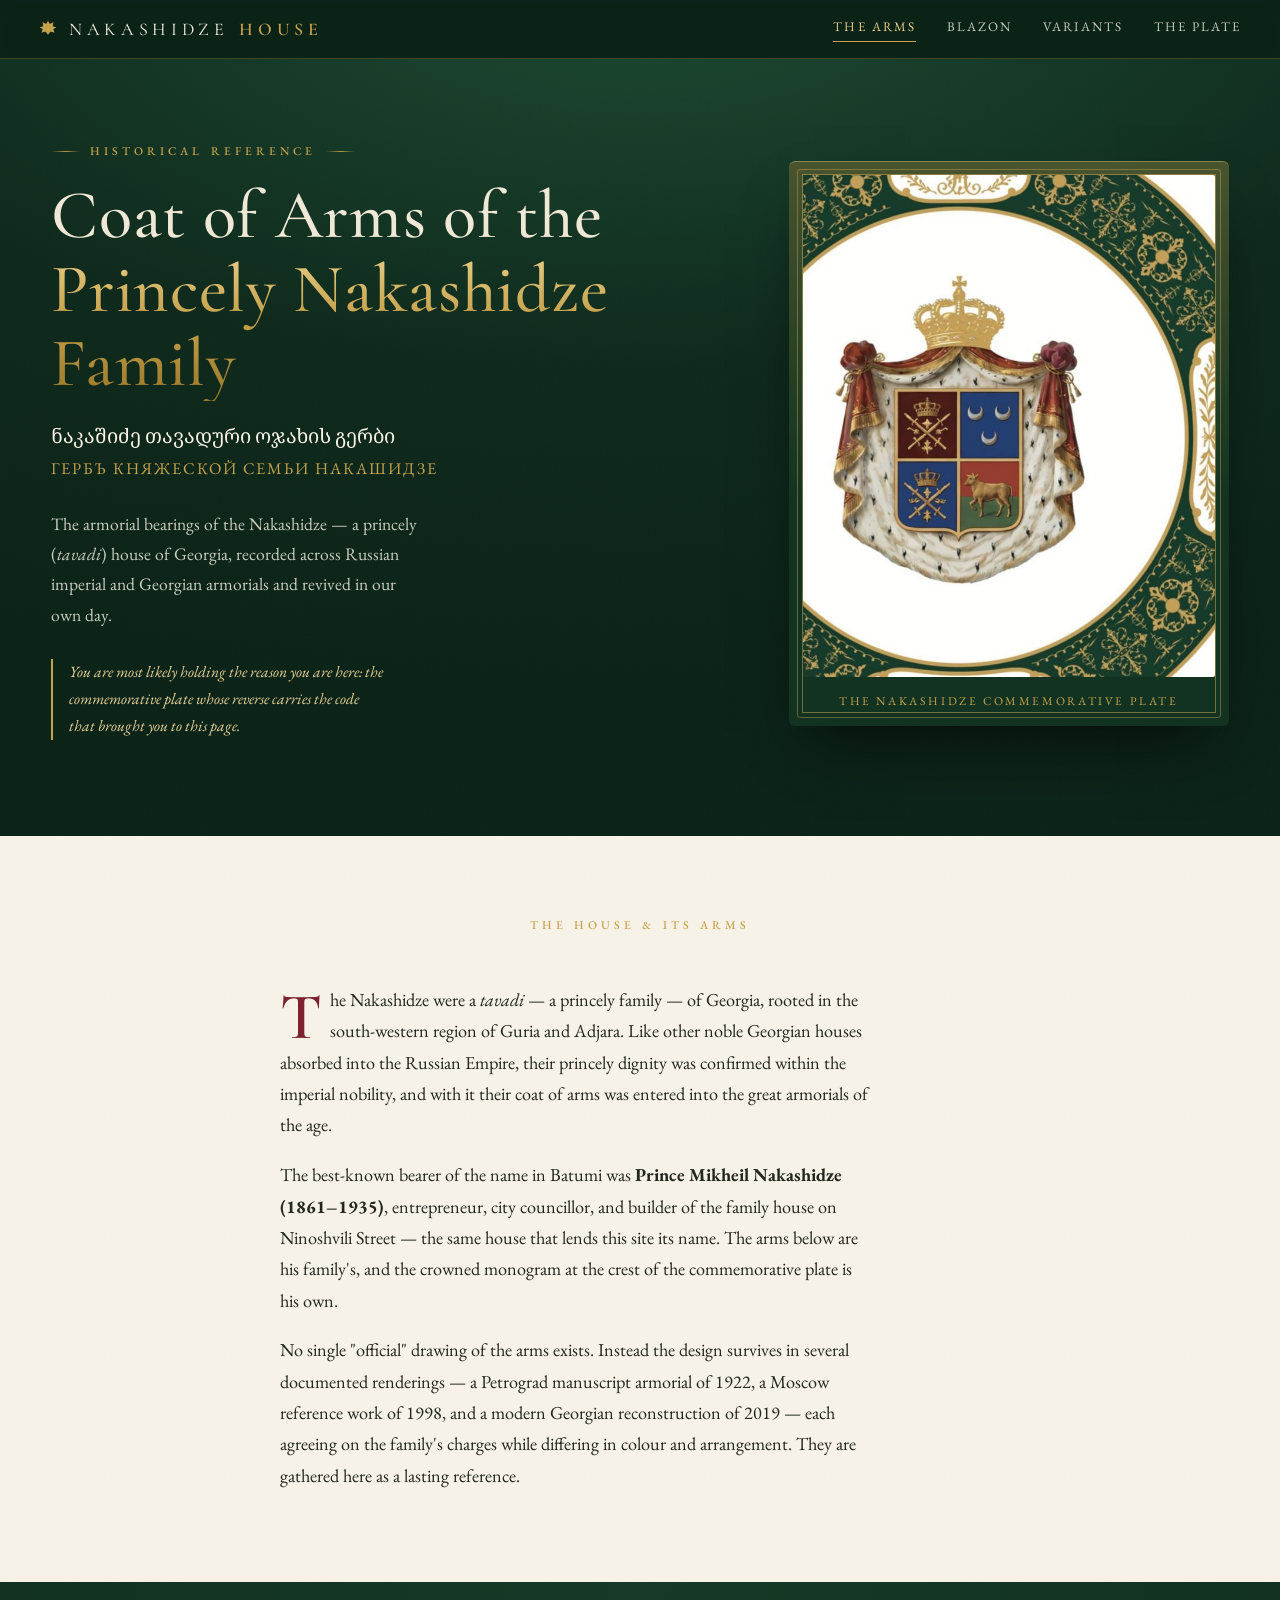
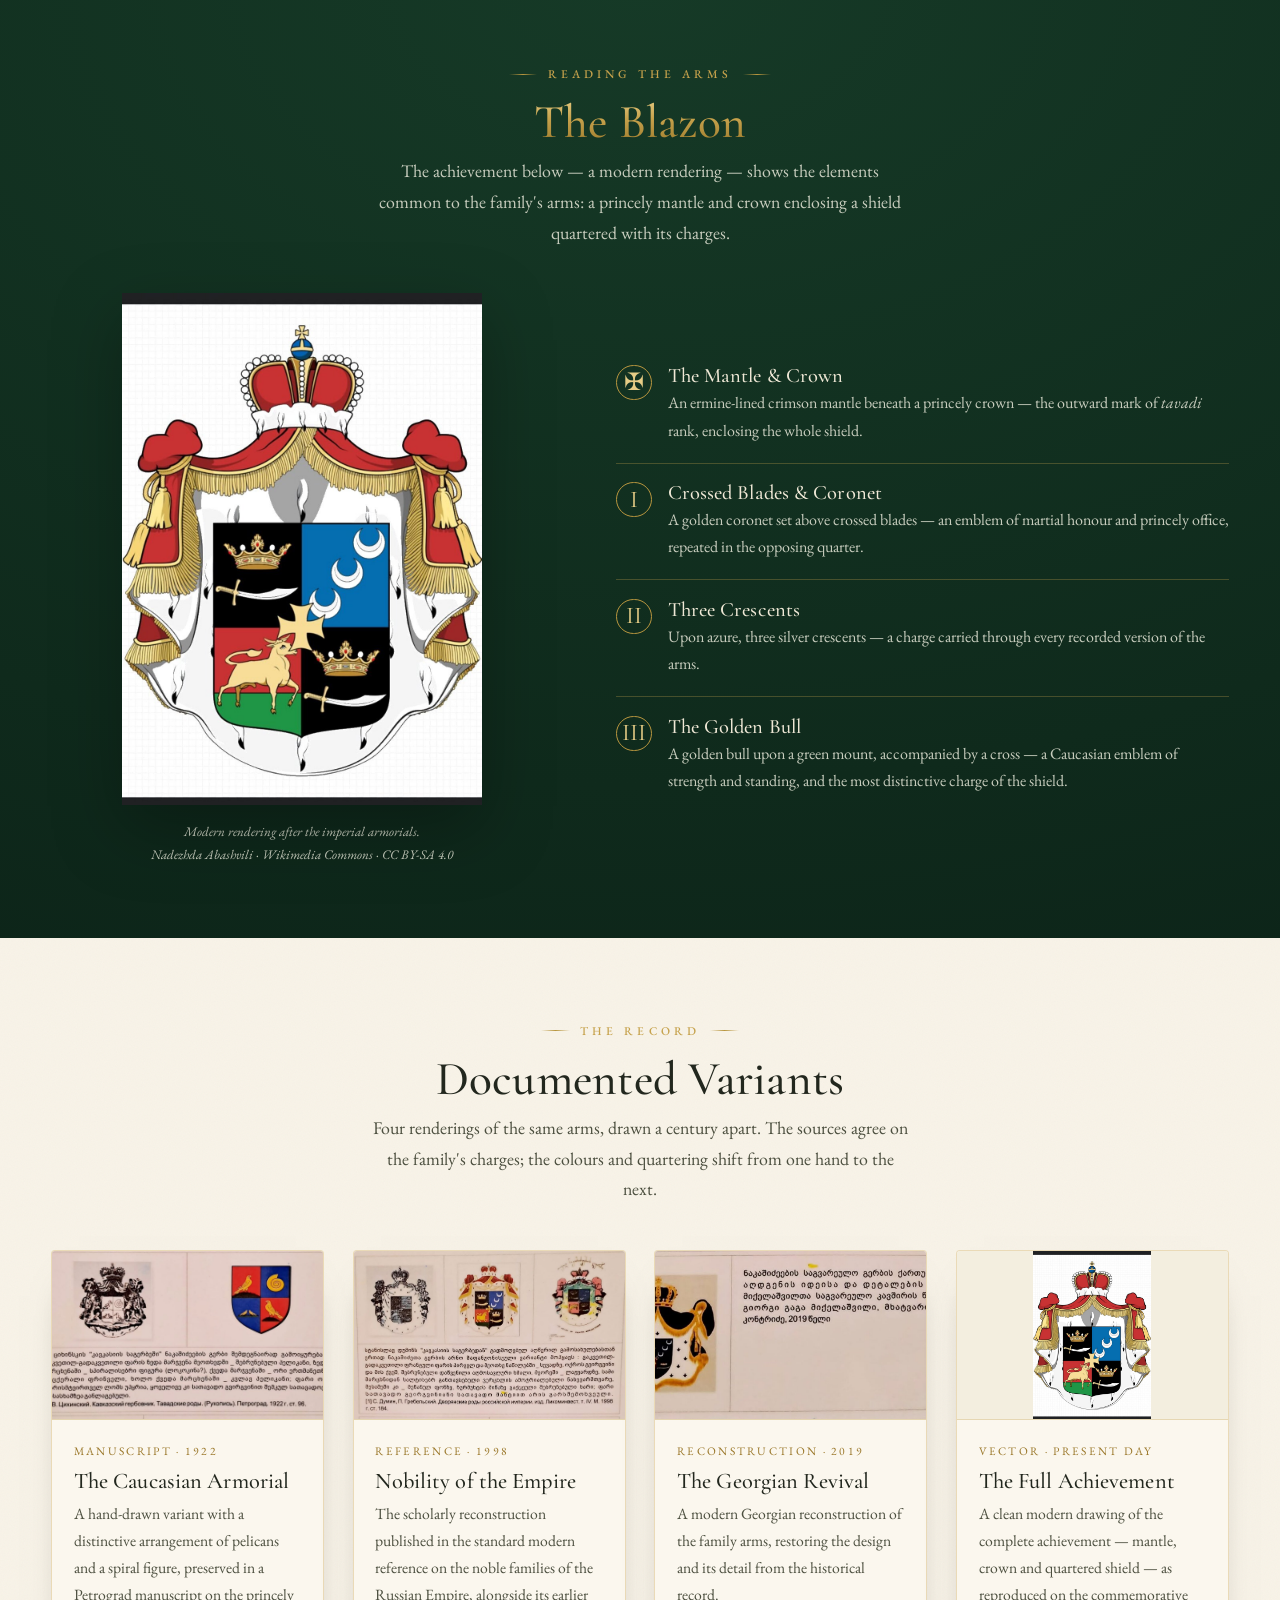
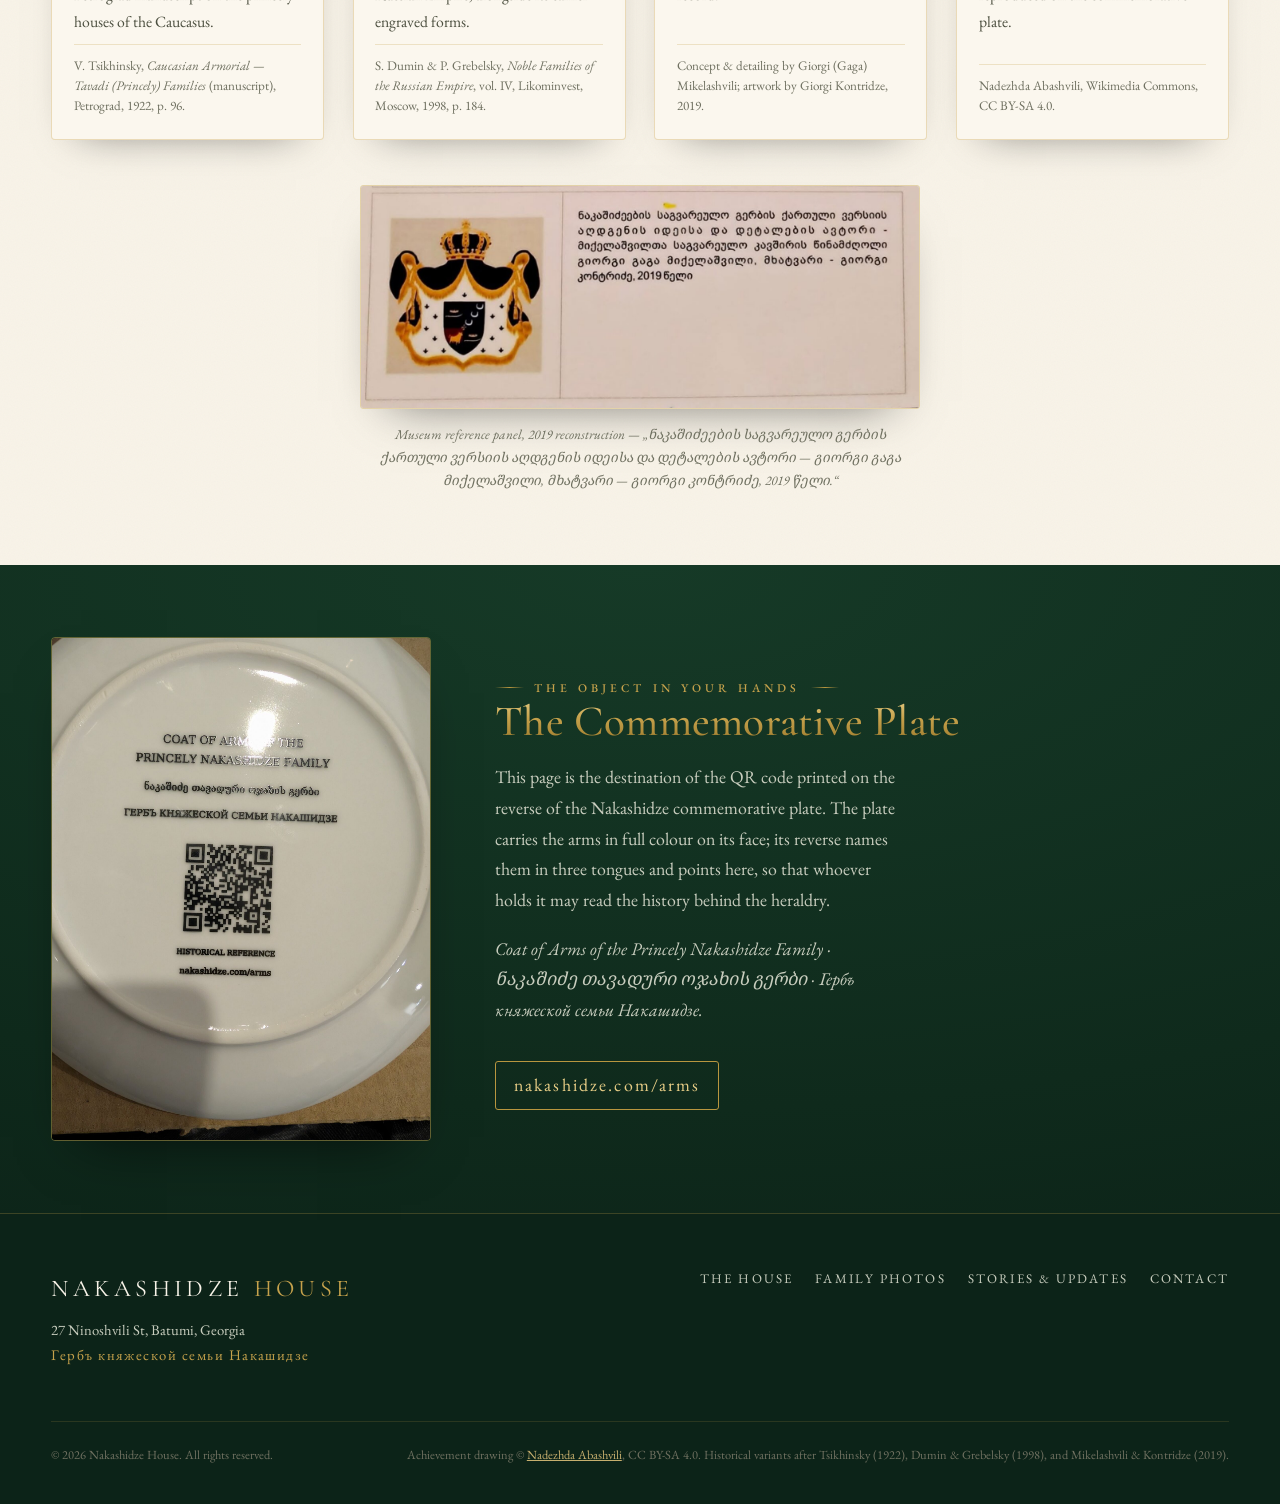
==== arms/index.html @ 33d4a80c "Initial site: Nakashidze House + /arms coat-of-arms page Static site for nakashidze.com. Home page p" ====
<!DOCTYPE html>
<html lang="en">
<head>
<meta charset="UTF-8">
<meta name="viewport" content="width=device-width, initial-scale=1.0">
<title>Coat of Arms of the Princely Nakashidze Family — Historical Reference</title>
<meta name="description" content="The heraldry of the princely (tavadi) Nakashidze family of Georgia: the coat of arms, its blazon, and its documented historical variants — the reference page for the Nakashidze commemorative plate.">
<link rel="preconnect" href="https://fonts.googleapis.com">
<link rel="preconnect" href="https://fonts.gstatic.com" crossorigin>
<link href="https://fonts.googleapis.com/css2?family=Cormorant+Garamond:ital,wght@0,400;0,500;0,600;1,400&family=EB+Garamond:ital,wght@0,400;0,500;1,400&family=Noto+Serif+Georgian:wght@400;600&display=swap" rel="stylesheet">
<link rel="stylesheet" href="../assets/css/style.css">
</head>
<body>
<a href="#top" class="skip">Skip to content</a>

<!-- ============ NAV ============ -->
<nav class="nav">
  <a class="nav__brand" href="../index.html">
    <svg class="nav__mark" viewBox="0 0 24 24" fill="none" aria-hidden="true">
      <path d="M12 2l2.2 3.9L18.5 4l-.8 4.6L22 10l-3.6 2 1.3 4.4L15 15l-3 4-3-4-4.7 1.4L5.6 12 2 10l4.3-1.4L5.5 4l4.3 1.9L12 2z" fill="currentColor"/>
    </svg>
    Nakashidze <b>House</b>
  </a>
  <div class="nav__links">
    <a href="#top" aria-current="page">The Arms</a>
    <a href="#blazon" class="hide-sm">Blazon</a>
    <a href="#variants" class="hide-sm">Variants</a>
    <a href="#plate">The Plate</a>
  </div>
</nav>

<!-- ============ HERO ============ -->
<header class="hero" id="top">
  <div class="wrap hero__grid">
    <div>
      <span class="eyebrow reveal">Historical Reference</span>
      <h1 class="hero__title reveal d1">
        Coat of Arms of the
        <span class="line2 gold-text">Princely Nakashidze Family</span>
      </h1>
      <div class="hero__sub reveal d2">
        <span class="ka">ნაკაშიძე თავადური ოჯახის გერბი</span>
        <span class="ru">Гербъ княжеской семьи Накашидзе</span>
      </div>
      <p class="hero__lede reveal d2">
        The armorial bearings of the Nakashidze — a princely (<em>tavadi</em>) house of Georgia,
        recorded across Russian imperial and Georgian armorials and revived in our own day.
      </p>
      <p class="hero__note reveal d3">
        You are most likely holding the reason you are here: the commemorative plate whose
        reverse carries the code that brought you to this page.
      </p>
    </div>

    <figure class="plate-frame reveal d2" style="margin:0">
      <img src="../assets/img/plate-medallion.jpg"
           alt="The Nakashidze commemorative plate: a deep-green and gold porcelain rim framing the family coat of arms, with a crowned monogram above.">
      <figcaption class="plate-cap">The Nakashidze Commemorative Plate</figcaption>
    </figure>
  </div>
</header>

<!-- ============ OVERVIEW ============ -->
<section class="band band--porcelain">
  <div class="narrow">
    <div class="section-head reveal">
      <span class="eyebrow solo">The House &amp; Its Arms</span>
    </div>
    <div class="prose reveal d1">
      <p class="dropcap">
        The Nakashidze were a <em>tavadi</em> — a princely family — of Georgia, rooted in the
        south-western region of Guria and Adjara. Like other noble Georgian houses absorbed into
        the Russian Empire, their princely dignity was confirmed within the imperial nobility, and
        with it their coat of arms was entered into the great armorials of the age.
      </p>
      <p>
        The best-known bearer of the name in Batumi was <strong>Prince Mikheil Nakashidze
        (1861&ndash;1935)</strong>, entrepreneur, city councillor, and builder of the family house
        on Ninoshvili Street — the same house that lends this site its name. The arms below are his
        family's, and the crowned monogram at the crest of the commemorative plate is his own.
      </p>
      <p>
        No single "official" drawing of the arms exists. Instead the design survives in several
        documented renderings — a Petrograd manuscript armorial of 1922, a Moscow reference work of
        1998, and a modern Georgian reconstruction of 2019 — each agreeing on the family's charges
        while differing in colour and arrangement. They are gathered here as a lasting reference.
      </p>
    </div>
  </div>
</section>

<!-- ============ BLAZON ============ -->
<section class="band band--green" id="blazon">
  <div class="wrap">
    <div class="section-head reveal">
      <span class="eyebrow">Reading the Arms</span>
      <h2 class="gold-text">The Blazon</h2>
      <p>The achievement below — a modern rendering — shows the elements common to the family's arms:
         a princely mantle and crown enclosing a shield quartered with its charges.</p>
    </div>

    <div class="blazon">
      <figure class="blazon__fig reveal">
        <img src="../assets/img/arms-clean.jpg"
             alt="Full heraldic achievement of the Nakashidze family: a gold-fringed crimson princely mantle lined with ermine, topped by a princely crown, enclosing a shield of four quarters.">
        <figcaption>Modern rendering after the imperial armorials.<br>Nadezhda Abashvili · Wikimedia Commons · CC BY-SA 4.0</figcaption>
      </figure>

      <div class="quarters reveal d1">
        <div class="quarter">
          <span class="quarter__no">✠</span>
          <div>
            <h4>The Mantle &amp; Crown</h4>
            <p>An ermine-lined crimson mantle beneath a princely crown — the outward mark of
               <em>tavadi</em> rank, enclosing the whole shield.</p>
          </div>
        </div>
        <div class="quarter">
          <span class="quarter__no">I</span>
          <div>
            <h4>Crossed Blades &amp; Coronet</h4>
            <p>A golden coronet set above crossed blades — an emblem of martial honour and princely
               office, repeated in the opposing quarter.</p>
          </div>
        </div>
        <div class="quarter">
          <span class="quarter__no">II</span>
          <div>
            <h4>Three Crescents</h4>
            <p>Upon azure, three silver crescents — a charge carried through every recorded version
               of the arms.</p>
          </div>
        </div>
        <div class="quarter">
          <span class="quarter__no">III</span>
          <div>
            <h4>The Golden Bull</h4>
            <p>A golden bull upon a green mount, accompanied by a cross — a Caucasian emblem of
               strength and standing, and the most distinctive charge of the shield.</p>
          </div>
        </div>
      </div>
    </div>
  </div>
</section>

<!-- ============ VARIANTS ============ -->
<section class="band band--porcelain" id="variants">
  <div class="wrap">
    <div class="section-head reveal">
      <span class="eyebrow">The Record</span>
      <h2>Documented Variants</h2>
      <p>Four renderings of the same arms, drawn a century apart. The sources agree on the family's
         charges; the colours and quartering shift from one hand to the next.</p>
    </div>

    <div class="variants">
      <article class="vcard reveal">
        <div class="vcard__img" style="background-image:url('../assets/img/variant-caucasian.jpg')"></div>
        <div class="vcard__body">
          <span class="vcard__era">Manuscript · 1922</span>
          <h3>The Caucasian Armorial</h3>
          <p>A hand-drawn variant with a distinctive arrangement of pelicans and a spiral figure,
             preserved in a Petrograd manuscript on the princely houses of the Caucasus.</p>
          <cite>V. Tsikhinsky, <em>Caucasian Armorial — Tavadi (Princely) Families</em> (manuscript), Petrograd, 1922, p. 96.</cite>
        </div>
      </article>

      <article class="vcard reveal d1">
        <div class="vcard__img" style="background-image:url('../assets/img/variant-imperial.jpg')"></div>
        <div class="vcard__body">
          <span class="vcard__era">Reference · 1998</span>
          <h3>Nobility of the Empire</h3>
          <p>The scholarly reconstruction published in the standard modern reference on the noble
             families of the Russian Empire, alongside its earlier engraved forms.</p>
          <cite>S. Dumin &amp; P. Grebelsky, <em>Noble Families of the Russian Empire</em>, vol. IV, Likominvest, Moscow, 1998, p. 184.</cite>
        </div>
      </article>

      <article class="vcard reveal d2">
        <div class="vcard__img" style="background-image:url('../assets/img/variant-georgian.jpg')"></div>
        <div class="vcard__body">
          <span class="vcard__era">Reconstruction · 2019</span>
          <h3>The Georgian Revival</h3>
          <p>A modern Georgian reconstruction of the family arms, restoring the design and its
             detail from the historical record.</p>
          <cite>Concept &amp; detailing by Giorgi (Gaga) Mikelashvili; artwork by Giorgi Kontridze, 2019.</cite>
        </div>
      </article>

      <article class="vcard reveal d3">
        <div class="vcard__img" style="background-image:url('../assets/img/arms-clean.jpg'); background-size:contain; background-color:#f3eedf;"></div>
        <div class="vcard__body">
          <span class="vcard__era">Vector · Present day</span>
          <h3>The Full Achievement</h3>
          <p>A clean modern drawing of the complete achievement — mantle, crown and quartered
             shield — as reproduced on the commemorative plate.</p>
          <cite>Nadezhda Abashvili, Wikimedia Commons, CC BY-SA 4.0.</cite>
        </div>
      </article>
    </div>

    <figure class="panel-figure reveal" style="max-width:560px">
      <img src="../assets/img/variant-georgian.jpg"
           alt="Museum reference panel describing the 2019 Georgian reconstruction of the Nakashidze family arms, with Georgian text crediting Giorgi Gaga Mikelashvili and the artist Giorgi Kontridze.">
      <figcaption style="color:var(--ink-faint)">
        Museum reference panel, 2019 reconstruction —
        „ნაკაშიძეების საგვარეულო გერბის ქართული ვერსიის აღდგენის იდეისა და დეტალების ავტორი —
        გიორგი გაგა მიქელაშვილი, მხატვარი — გიორგი კონტრიძე, 2019 წელი.“
      </figcaption>
    </figure>
  </div>
</section>

<!-- ============ THE PLATE ============ -->
<section class="band band--green" id="plate">
  <div class="wrap plate">
    <img class="plate__img reveal"
         src="../assets/img/plate-back.jpg"
         alt="The reverse of the Nakashidze commemorative plate, printed with the title in English, Georgian and Russian, a QR code, and the address nakashidze.com/arms.">
    <div class="reveal d1">
      <span class="eyebrow">The Object in Your Hands</span>
      <h2 class="gold-text">The Commemorative Plate</h2>
      <p style="color:var(--cream-soft); max-width:46ch">
        This page is the destination of the QR code printed on the reverse of the Nakashidze
        commemorative plate. The plate carries the arms in full colour on its face; its reverse
        names them in three tongues and points here, so that whoever holds it may read the history
        behind the heraldry.
      </p>
      <p style="color:var(--cream-soft); max-width:46ch; margin-top:1rem">
        <em>Coat of Arms of the Princely Nakashidze Family · ნაკაშიძე თავადური ოჯახის გერბი ·
        Гербъ княжеской семьи Накашидзе.</em>
      </p>
      <a class="url" href="https://nakashidze.com/arms">nakashidze.com/arms</a>
    </div>
  </div>
</section>

<!-- ============ FOOTER ============ -->
<footer class="foot">
  <div class="wrap">
    <div class="foot__top">
      <div>
        <div class="foot__brand">Nakashidze <span>House</span></div>
        <p class="foot__tri">
          27 Ninoshvili St, Batumi, Georgia<br>
          <span class="ru">Гербъ княжеской семьи Накашидзе</span>
        </p>
      </div>
      <nav class="foot__links" aria-label="Footer">
        <a href="../index.html">The House</a>
        <a href="https://sites.google.com/view/nakashidzehouse/family-photos">Family Photos</a>
        <a href="https://sites.google.com/view/nakashidzehouse/stories-updates">Stories &amp; Updates</a>
        <a href="https://sites.google.com/view/nakashidzehouse/contact-us">Contact</a>
      </nav>
    </div>
    <div class="foot__legal">
      <span>© 2026 Nakashidze House. All rights reserved.</span>
      <span>Achievement drawing © <a href="https://commons.wikimedia.org/">Nadezhda Abashvili</a>, CC BY-SA 4.0. Historical variants after Tsikhinsky (1922), Dumin &amp; Grebelsky (1998), and Mikelashvili &amp; Kontridze (2019).</span>
    </div>
  </div>
</footer>

<script>
  // Staggered reveal on scroll
  (function () {
    var els = document.querySelectorAll('.reveal');
    if (!('IntersectionObserver' in window) || matchMedia('(prefers-reduced-motion: reduce)').matches) {
      els.forEach(function (e) { e.classList.add('in'); });
      return;
    }
    var io = new IntersectionObserver(function (entries) {
      entries.forEach(function (en) {
        if (en.isIntersecting) { en.target.classList.add('in'); io.unobserve(en.target); }
      });
    }, { threshold: 0.14, rootMargin: '0px 0px -8% 0px' });
    els.forEach(function (e) { io.observe(e); });
  })();
</script>
</body>
</html>
---- assets/css/style.css ----
/* ============================================================
   Nakashidze House — shared stylesheet
   Aesthetic: imperial heirloom / museum porcelain
   Palette drawn from the commemorative plate: heraldic green,
   antique gold, warm porcelain, with crimson + azure accents.
   ============================================================ */

:root {
  /* greens */
  --green-950: #0c2318;
  --green-900: #0f2a1c;
  --green-850: #123322;
  --green-800: #163a27;
  --green-700: #1d4a33;
  --green-600: #245b3f;

  /* golds */
  --gold:        #c6a24c;
  --gold-bright: #e7cd86;
  --gold-deep:   #9a7729;
  --gold-line:   #b8963f;

  /* porcelain / ink */
  --porcelain:  #f8f3e8;
  --porcelain-2:#f1e9d6;
  --paper:      #fbf7ee;
  --ink:        #22271e;
  --ink-soft:   #4c4f3f;
  --ink-faint:  #6f7060;

  /* text on green */
  --cream:      #efe8d6;
  --cream-soft: #c8cdbe;

  /* heraldic accents */
  --crimson: #7c2230;
  --azure:   #21508f;

  --serif-display: "Cormorant Garamond", "Noto Serif Georgian", "EB Garamond", Georgia, "Times New Roman", serif;
  --serif-body:    "EB Garamond", "Noto Serif Georgian", Georgia, "Times New Roman", serif;

  --measure: 66ch;
  --ease: cubic-bezier(.2, .7, .2, 1);
}

/* ---------- reset-ish ---------- */
*, *::before, *::after { box-sizing: border-box; }
html { -webkit-text-size-adjust: 100%; scroll-behavior: smooth; }
@media (prefers-reduced-motion: reduce) {
  html { scroll-behavior: auto; }
}
body {
  margin: 0;
  font-family: var(--serif-body);
  color: var(--ink);
  background: var(--green-900);
  font-size: clamp(1.02rem, 0.62rem + 0.62vw, 1.22rem);
  line-height: 1.72;
  -webkit-font-smoothing: antialiased;
  text-rendering: optimizeLegibility;
  overflow-x: hidden; /* safety against incidental horizontal overflow on small screens */
}
img { max-width: 100%; display: block; }
a { color: inherit; }

/* ---------- typography helpers ---------- */
h1, h2, h3, h4 {
  font-family: var(--serif-display);
  font-weight: 500;
  line-height: 1.08;
  margin: 0;
  letter-spacing: .005em;
}
.eyebrow {
  font-family: var(--serif-body);
  text-transform: uppercase;
  letter-spacing: .34em;
  font-size: .74rem;
  font-weight: 500;
  color: var(--gold);
  display: inline-flex;
  align-items: center;
  gap: .9em;
}
.eyebrow::before, .eyebrow::after {
  content: "";
  width: 2.4em; height: 1px;
  background: linear-gradient(90deg, transparent, var(--gold-line), transparent);
}
.eyebrow.solo::before { display: none; }
.eyebrow.solo::after  { display: none; }

.gold-text {
  background: linear-gradient(180deg, var(--gold-bright) 0%, var(--gold) 42%, var(--gold-deep) 100%);
  -webkit-background-clip: text;
  background-clip: text;
  color: transparent;
}

/* ---------- fleuron divider ---------- */
.fleuron {
  display: flex;
  align-items: center;
  justify-content: center;
  gap: 1.1rem;
  margin: 0 auto;
  color: var(--gold);
}
.fleuron::before, .fleuron::after {
  content: "";
  height: 1px; width: min(28vw, 190px);
  background: linear-gradient(90deg, transparent, var(--gold-line));
}
.fleuron::after { transform: scaleX(-1); }
.fleuron svg { width: 26px; height: 26px; display: block; opacity: .9; }

/* ---------- layout ---------- */
.wrap { width: min(1180px, 92vw); margin-inline: auto; }
.narrow { width: min(720px, 92vw); margin-inline: auto; }
section { position: relative; }

/* ============================================================
   NAV
   ============================================================ */
.nav {
  position: sticky; top: 0; z-index: 50;
  display: flex; align-items: center; justify-content: space-between;
  flex-wrap: wrap; row-gap: .5rem;
  gap: 1rem;
  padding: .85rem clamp(1rem, 4vw, 2.4rem);
  background: color-mix(in srgb, var(--green-950) 82%, transparent);
  backdrop-filter: blur(9px) saturate(1.1);
  -webkit-backdrop-filter: blur(9px) saturate(1.1);
  border-bottom: 1px solid color-mix(in srgb, var(--gold) 28%, transparent);
}
.nav__brand {
  font-family: var(--serif-display);
  font-size: 1.12rem;
  letter-spacing: .26em;
  text-transform: uppercase;
  color: var(--porcelain);
  text-decoration: none;
  white-space: nowrap;
  display: inline-flex; align-items: center; gap: .6em;
}
.nav__brand b { color: var(--gold); font-weight: 600; }
.nav__mark { width: 20px; height: 20px; color: var(--gold); }
.nav__links { display: flex; gap: clamp(.9rem, 2.4vw, 2rem); align-items: center; }
.nav__links a {
  color: var(--cream-soft);
  text-decoration: none;
  font-size: .82rem;
  letter-spacing: .16em;
  text-transform: uppercase;
  padding-bottom: 3px;
  border-bottom: 1px solid transparent;
  transition: color .3s var(--ease), border-color .3s var(--ease);
  white-space: nowrap;
}
.nav__links a:hover, .nav__links a[aria-current="page"] {
  color: var(--gold-bright);
  border-color: var(--gold);
}
@media (max-width: 720px) {
  .nav__links a.hide-sm { display: none; }
}
@media (max-width: 560px) {
  .nav__brand { font-size: .96rem; letter-spacing: .16em; gap: .45em; }
  .nav__mark { width: 16px; height: 16px; }
  .nav__links { gap: 1.1rem; }
  .nav__links a { font-size: .74rem; letter-spacing: .1em; }
}

/* ============================================================
   HERO (arms page)
   ============================================================ */
.hero {
  position: relative;
  overflow: hidden;
  background:
    radial-gradient(120% 90% at 50% -10%, var(--green-700) 0%, var(--green-900) 55%, var(--green-950) 100%);
  color: var(--cream);
  padding: clamp(3rem, 8vh, 6rem) 0 clamp(3.5rem, 9vh, 6.5rem);
}
.hero::before { /* faint heraldic vignette + grain */
  content: "";
  position: absolute; inset: 0;
  background-image: url("data:image/svg+xml,%3Csvg xmlns='http://www.w3.org/2000/svg' width='140' height='140'%3E%3Cfilter id='n'%3E%3CfeTurbulence type='fractalNoise' baseFrequency='0.9' numOctaves='2'/%3E%3C/filter%3E%3Crect width='100%25' height='100%25' filter='url(%23n)' opacity='0.4'/%3E%3C/svg%3E");
  opacity: .05; mix-blend-mode: overlay; pointer-events: none;
}
.hero__grid {
  position: relative;
  display: grid;
  grid-template-columns: 1fr min(46%, 440px);
  gap: clamp(1.5rem, 4vw, 3.4rem);
  align-items: center;
}
@media (max-width: 860px) {
  .hero__grid { grid-template-columns: 1fr; text-align: center; }
  .eyebrow { justify-content: center; }
}
.hero__title {
  font-size: clamp(2.4rem, 1.4rem + 3.6vw, 4.3rem);
  font-weight: 500;
  margin: 1.1rem 0 .2rem;
  letter-spacing: .01em;
}
.hero__title .line2 { display: block; }
.hero__sub {
  font-family: var(--serif-body);
  margin-top: 1.1rem;
  display: grid; gap: .15rem;
}
.hero__sub .ka { font-size: 1.24rem; color: var(--porcelain); }
.hero__sub .ru {
  font-size: 1.02rem; letter-spacing: .12em; text-transform: uppercase;
  color: var(--gold); font-variant: small-caps;
}
.hero__lede {
  max-width: 46ch; margin: 1.6rem 0 0;
  color: var(--cream-soft); font-size: 1.1rem;
}
@media (max-width: 860px) { .hero__lede { margin-inline: auto; } }
.hero__note {
  margin-top: 1.8rem;
  font-style: italic;
  font-size: .98rem;
  color: color-mix(in srgb, var(--gold-bright) 78%, var(--cream));
  border-left: 2px solid var(--gold);
  padding-left: 1rem;
  max-width: 42ch;
}
@media (max-width: 860px) {
  .hero__note { border-left: none; padding-left: 0; margin-inline: auto;
    border-top: 1px solid color-mix(in srgb, var(--gold) 40%, transparent); padding-top: 1rem; }
}

/* plate frame */
.plate-frame {
  position: relative;
  padding: 14px;
  border-radius: 6px;
  background:
    linear-gradient(180deg, color-mix(in srgb, var(--gold) 30%, transparent), transparent 60%),
    var(--green-850);
  box-shadow:
    0 1px 0 color-mix(in srgb, var(--gold-bright) 40%, transparent) inset,
    0 30px 60px -24px rgba(0,0,0,.7);
  outline: 1px solid color-mix(in srgb, var(--gold) 55%, transparent);
  outline-offset: -14px;
}
.plate-frame::after { /* inner gold hairline */
  content: ""; position: absolute; inset: 8px;
  border: 1px solid color-mix(in srgb, var(--gold) 45%, transparent);
  border-radius: 3px; pointer-events: none;
}
.plate-frame img {
  border-radius: 2px;
  width: 100%;
  aspect-ratio: 0.82;
  object-fit: cover;
  object-position: center 42%;
}
.plate-cap {
  text-align: center; margin-top: .9rem;
  font-size: .74rem; letter-spacing: .22em; text-transform: uppercase;
  color: var(--gold);
}

/* ============================================================
   SECTIONS — porcelain + green bands
   ============================================================ */
.band { padding: clamp(3.4rem, 8vh, 6rem) 0; }
.band--porcelain {
  background: var(--porcelain);
  color: var(--ink);
}
.band--porcelain::before {
  content: ""; position: absolute; inset: 0; pointer-events: none;
  background-image: url("data:image/svg+xml,%3Csvg xmlns='http://www.w3.org/2000/svg' width='120' height='120'%3E%3Cfilter id='n'%3E%3CfeTurbulence type='fractalNoise' baseFrequency='0.85' numOctaves='2'/%3E%3C/filter%3E%3Crect width='100%25' height='100%25' filter='url(%23n)'/%3E%3C/svg%3E");
  opacity: .035; mix-blend-mode: multiply;
}
.band--green {
  background:
    radial-gradient(140% 120% at 50% 0%, var(--green-800), var(--green-900) 70%, var(--green-950));
  color: var(--cream);
}
.band > .wrap, .band > .narrow { position: relative; z-index: 1; }

.section-head { text-align: center; margin-bottom: clamp(2rem, 5vh, 3.2rem); }
.section-head h2 {
  font-size: clamp(1.9rem, 1.2rem + 2.2vw, 3rem);
  margin: .8rem 0 .5rem;
}
.section-head p { color: var(--ink-soft); max-width: 60ch; margin: .4rem auto 0; }
.band--green .section-head p { color: var(--cream-soft); }

/* prose */
.prose p { margin: 0 0 1.15rem; max-width: var(--measure); }
.prose { font-size: 1.14rem; }
.dropcap::first-letter {
  font-family: var(--serif-display);
  float: left;
  font-size: 4.1rem;
  line-height: .78;
  padding: .12em .12em 0 0;
  color: var(--crimson);
  font-weight: 600;
}
.band--green .dropcap::first-letter { color: var(--gold); }

/* ============================================================
   BLAZON — image + annotated quarters
   ============================================================ */
.blazon {
  display: grid;
  grid-template-columns: minmax(0, .9fr) minmax(0, 1.1fr);
  gap: clamp(2rem, 5vw, 4rem);
  align-items: center;
}
@media (max-width: 900px) { .blazon { grid-template-columns: 1fr; } }
.blazon__fig { margin: 0; text-align: center; }
.blazon__fig img {
  margin-inline: auto;
  width: min(360px, 80%);
  filter: drop-shadow(0 24px 34px rgba(0,0,0,.28));
}
.blazon__fig figcaption {
  margin-top: 1rem; font-size: .82rem; color: var(--ink-faint); font-style: italic;
}
.band--green .blazon__fig figcaption { color: var(--cream-soft); }

.quarters { display: grid; gap: 1.15rem; }
.quarter {
  display: grid; grid-template-columns: auto 1fr; gap: 1rem; align-items: start;
  padding-bottom: 1.15rem;
  border-bottom: 1px solid color-mix(in srgb, var(--gold) 30%, transparent);
}
.quarter:last-child { border-bottom: none; padding-bottom: 0; }
.quarter__no {
  font-family: var(--serif-display);
  font-size: 1.5rem; line-height: 1;
  color: var(--gold-deep);
  width: 2.2rem; height: 2.2rem;
  display: grid; place-items: center;
  border: 1px solid var(--gold-line);
  border-radius: 50%;
  flex: none;
}
.band--green .quarter__no { color: var(--gold-bright); }
.quarter h4 { font-size: 1.28rem; margin-bottom: .12rem; }
.quarter p { margin: 0; font-size: 1rem; color: var(--ink-soft); }
.band--green .quarter p { color: var(--cream-soft); }

/* ============================================================
   VARIANTS — documented sources
   ============================================================ */
.variants {
  display: grid;
  grid-template-columns: repeat(auto-fit, minmax(260px, 1fr));
  gap: clamp(1.2rem, 2.6vw, 1.8rem);
}
.vcard {
  background: var(--paper);
  border: 1px solid color-mix(in srgb, var(--gold) 34%, transparent);
  border-radius: 4px;
  overflow: hidden;
  display: flex; flex-direction: column;
  box-shadow: 0 18px 40px -28px rgba(0,0,0,.55);
  transition: transform .5s var(--ease), box-shadow .5s var(--ease), border-color .5s var(--ease);
}
.vcard:hover {
  transform: translateY(-6px);
  box-shadow: 0 30px 54px -26px rgba(0,0,0,.6);
  border-color: var(--gold);
}
.vcard__img {
  aspect-ratio: 16 / 10;
  background: #efe9db center/cover no-repeat;
  border-bottom: 1px solid color-mix(in srgb, var(--gold) 30%, transparent);
}
.vcard__body { padding: 1.3rem 1.35rem 1.5rem; display: flex; flex-direction: column; gap: .5rem; flex: 1; }
.vcard__era { font-size: .72rem; letter-spacing: .2em; text-transform: uppercase; color: var(--gold-deep); }
.vcard h3 { font-size: 1.4rem; color: var(--ink); }
.vcard p { margin: 0; font-size: .98rem; color: var(--ink-soft); }
.vcard cite {
  margin-top: auto; padding-top: .7rem;
  font-style: normal; font-size: .82rem; color: var(--ink-faint);
  border-top: 1px solid color-mix(in srgb, var(--gold) 26%, transparent);
  line-height: 1.5;
}

/* documentary panel */
.panel-figure { margin: clamp(2rem,5vh,3rem) auto 0; max-width: 760px; text-align: center; }
.panel-figure img {
  margin-inline: auto; border-radius: 3px;
  border: 1px solid color-mix(in srgb, var(--gold) 40%, transparent);
  box-shadow: 0 22px 48px -30px rgba(0,0,0,.6);
}
.panel-figure figcaption { margin-top: .9rem; font-size: .84rem; font-style: italic; color: var(--cream-soft); }

/* ============================================================
   THE PLATE (closing)
   ============================================================ */
.plate {
  display: grid;
  grid-template-columns: min(40%, 380px) 1fr;
  gap: clamp(2rem, 5vw, 4rem);
  align-items: center;
}
@media (max-width: 820px) { .plate { grid-template-columns: 1fr; text-align: center; } }
.plate__img {
  border-radius: 4px;
  border: 1px solid color-mix(in srgb, var(--gold) 45%, transparent);
  box-shadow: 0 26px 56px -30px rgba(0,0,0,.7);
}
.plate h2 { font-size: clamp(1.8rem, 1.2rem + 2vw, 2.7rem); margin-bottom: 1rem; }
.plate .url {
  display: inline-block; margin-top: 1.1rem;
  font-family: var(--serif-body);
  letter-spacing: .12em;
  color: var(--gold-bright);
  border: 1px solid var(--gold-line);
  padding: .5rem 1.1rem; border-radius: 3px;
  text-decoration: none;
  transition: background .3s var(--ease), color .3s var(--ease);
}
.plate .url:hover { background: var(--gold); color: var(--green-950); }

/* ============================================================
   FOOTER
   ============================================================ */
.foot {
  background: var(--green-950);
  color: var(--cream-soft);
  padding: clamp(2.6rem, 6vh, 4rem) 0 2.4rem;
  border-top: 1px solid color-mix(in srgb, var(--gold) 26%, transparent);
}
.foot__top {
  display: flex; flex-wrap: wrap; gap: 1.4rem 2.5rem;
  justify-content: space-between; align-items: flex-start;
}
.foot__brand { font-family: var(--serif-display); font-size: 1.5rem; letter-spacing: .18em; text-transform: uppercase; color: var(--porcelain); }
.foot__brand span { color: var(--gold); }
.foot__tri { margin-top: .5rem; font-size: .92rem; color: var(--cream-soft); max-width: 40ch; }
.foot__tri .ru { font-variant: small-caps; letter-spacing: .1em; color: var(--gold); }
.foot__links { display: flex; flex-wrap: wrap; gap: 1.4rem; }
.foot__links a {
  color: var(--cream-soft); text-decoration: none;
  font-size: .82rem; letter-spacing: .16em; text-transform: uppercase;
  border-bottom: 1px solid transparent; transition: color .3s, border-color .3s;
}
.foot__links a:hover { color: var(--gold-bright); border-color: var(--gold); }
.foot__legal {
  margin-top: 2.4rem; padding-top: 1.4rem;
  border-top: 1px solid color-mix(in srgb, var(--gold) 16%, transparent);
  display: flex; flex-wrap: wrap; gap: .5rem 2rem; justify-content: space-between;
  font-size: .78rem; color: var(--ink-faint);
}
.foot__legal a { color: color-mix(in srgb, var(--gold) 70%, var(--cream-soft)); }

/* ============================================================
   REVEAL ANIMATIONS
   ============================================================ */
.reveal { opacity: 0; transform: translateY(24px); transition: opacity .9s var(--ease), transform .9s var(--ease); }
.reveal.in { opacity: 1; transform: none; }
.reveal.d1 { transition-delay: .09s; }
.reveal.d2 { transition-delay: .18s; }
.reveal.d3 { transition-delay: .27s; }
.reveal.d4 { transition-delay: .36s; }
@media (prefers-reduced-motion: reduce) {
  .reveal { opacity: 1 !important; transform: none !important; transition: none !important; }
}

/* skip link */
.skip {
  position: absolute; left: -999px; top: 0; z-index: 100;
  background: var(--gold); color: var(--green-950); padding: .6rem 1rem; border-radius: 0 0 4px 0;
  text-decoration: none; font-size: .85rem;
}
.skip:focus { left: 0; }

/* ============================================================
   HOME PAGE (index.html)
   ============================================================ */
.home-hero {
  min-height: 82vh;
  display: grid; align-items: center;
  position: relative; overflow: hidden;
  background:
    linear-gradient(180deg, color-mix(in srgb, var(--green-950) 55%, transparent), color-mix(in srgb, var(--green-950) 78%, transparent)),
    radial-gradient(120% 90% at 50% 0%, var(--green-700), var(--green-950));
  color: var(--cream);
  text-align: center;
  padding: 5rem 0 4rem;
}
.home-hero__inner { position: relative; z-index: 2; }
.home-hero h1 {
  font-size: clamp(2.6rem, 1.4rem + 4.6vw, 5.4rem);
  font-weight: 500; margin: 1rem 0 .4rem; letter-spacing: .01em;
}
.home-hero .addr {
  letter-spacing: .28em; text-transform: uppercase; font-size: .82rem; color: var(--gold);
}
.home-hero .lede { max-width: 54ch; margin: 1.6rem auto 2.2rem; color: var(--cream-soft); font-size: 1.16rem; }
.btn-row { display: flex; gap: 1rem; justify-content: center; flex-wrap: wrap; }
.btn {
  text-decoration: none; font-size: .82rem; letter-spacing: .18em; text-transform: uppercase;
  padding: .85rem 1.6rem; border-radius: 3px; transition: all .3s var(--ease);
}
.btn--gold { background: linear-gradient(180deg, var(--gold-bright), var(--gold)); color: var(--green-950); font-weight: 600; }
.btn--gold:hover { filter: brightness(1.08); transform: translateY(-2px); }
.btn--ghost { border: 1px solid var(--gold-line); color: var(--gold-bright); }
.btn--ghost:hover { background: color-mix(in srgb, var(--gold) 18%, transparent); }

.cards {
  display: grid; grid-template-columns: repeat(auto-fit, minmax(240px, 1fr));
  gap: clamp(1.2rem, 2.5vw, 1.8rem);
}
.hcard {
  border: 1px solid color-mix(in srgb, var(--gold) 32%, transparent);
  border-radius: 4px; padding: 1.8rem; background: var(--paper);
  text-decoration: none; color: var(--ink);
  transition: transform .45s var(--ease), box-shadow .45s var(--ease), border-color .45s var(--ease);
  display: flex; flex-direction: column; gap: .6rem;
}
.hcard:hover { transform: translateY(-5px); border-color: var(--gold); box-shadow: 0 26px 48px -30px rgba(0,0,0,.5); }
.hcard .k { font-size: .72rem; letter-spacing: .2em; text-transform: uppercase; color: var(--gold-deep); }
.hcard h3 { font-size: 1.55rem; }
.hcard p { margin: 0; color: var(--ink-soft); font-size: 1rem; }
.hcard .go { margin-top: auto; color: var(--crimson); font-size: .85rem; letter-spacing: .14em; text-transform: uppercase; }
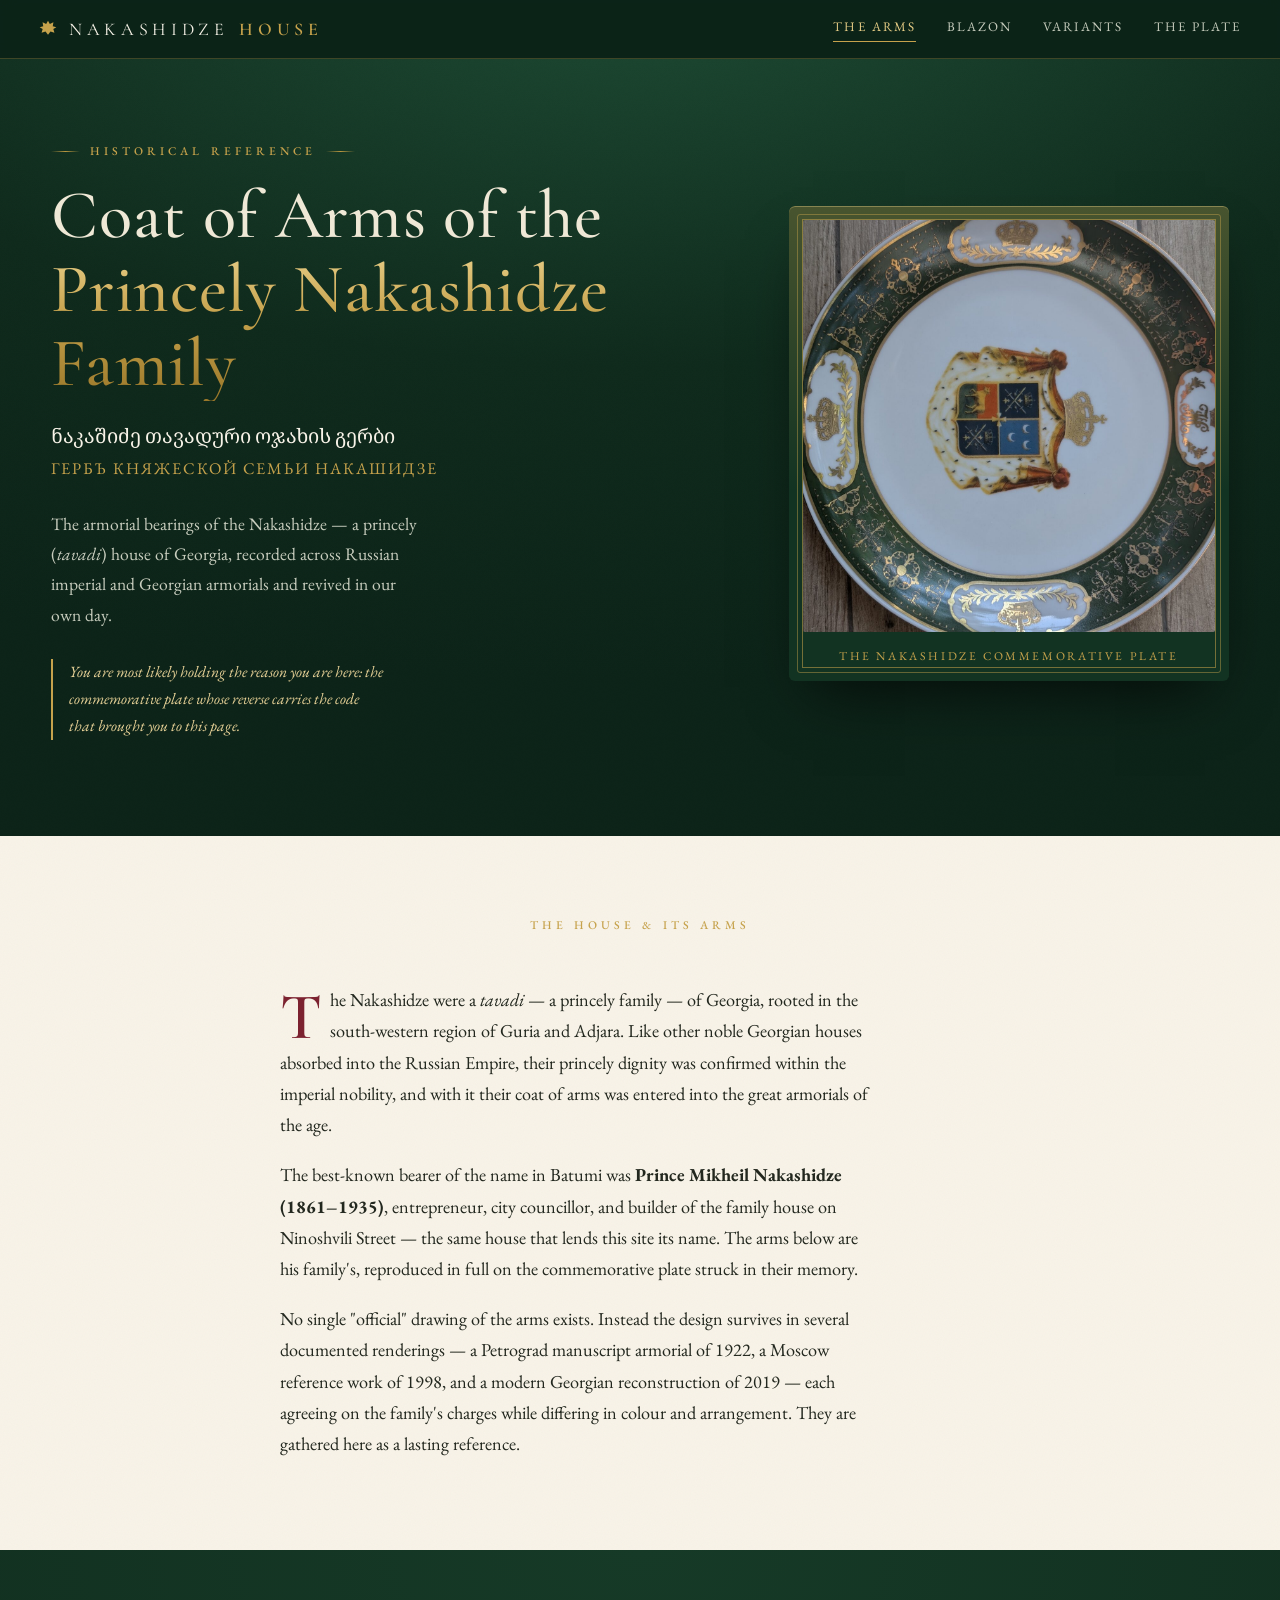
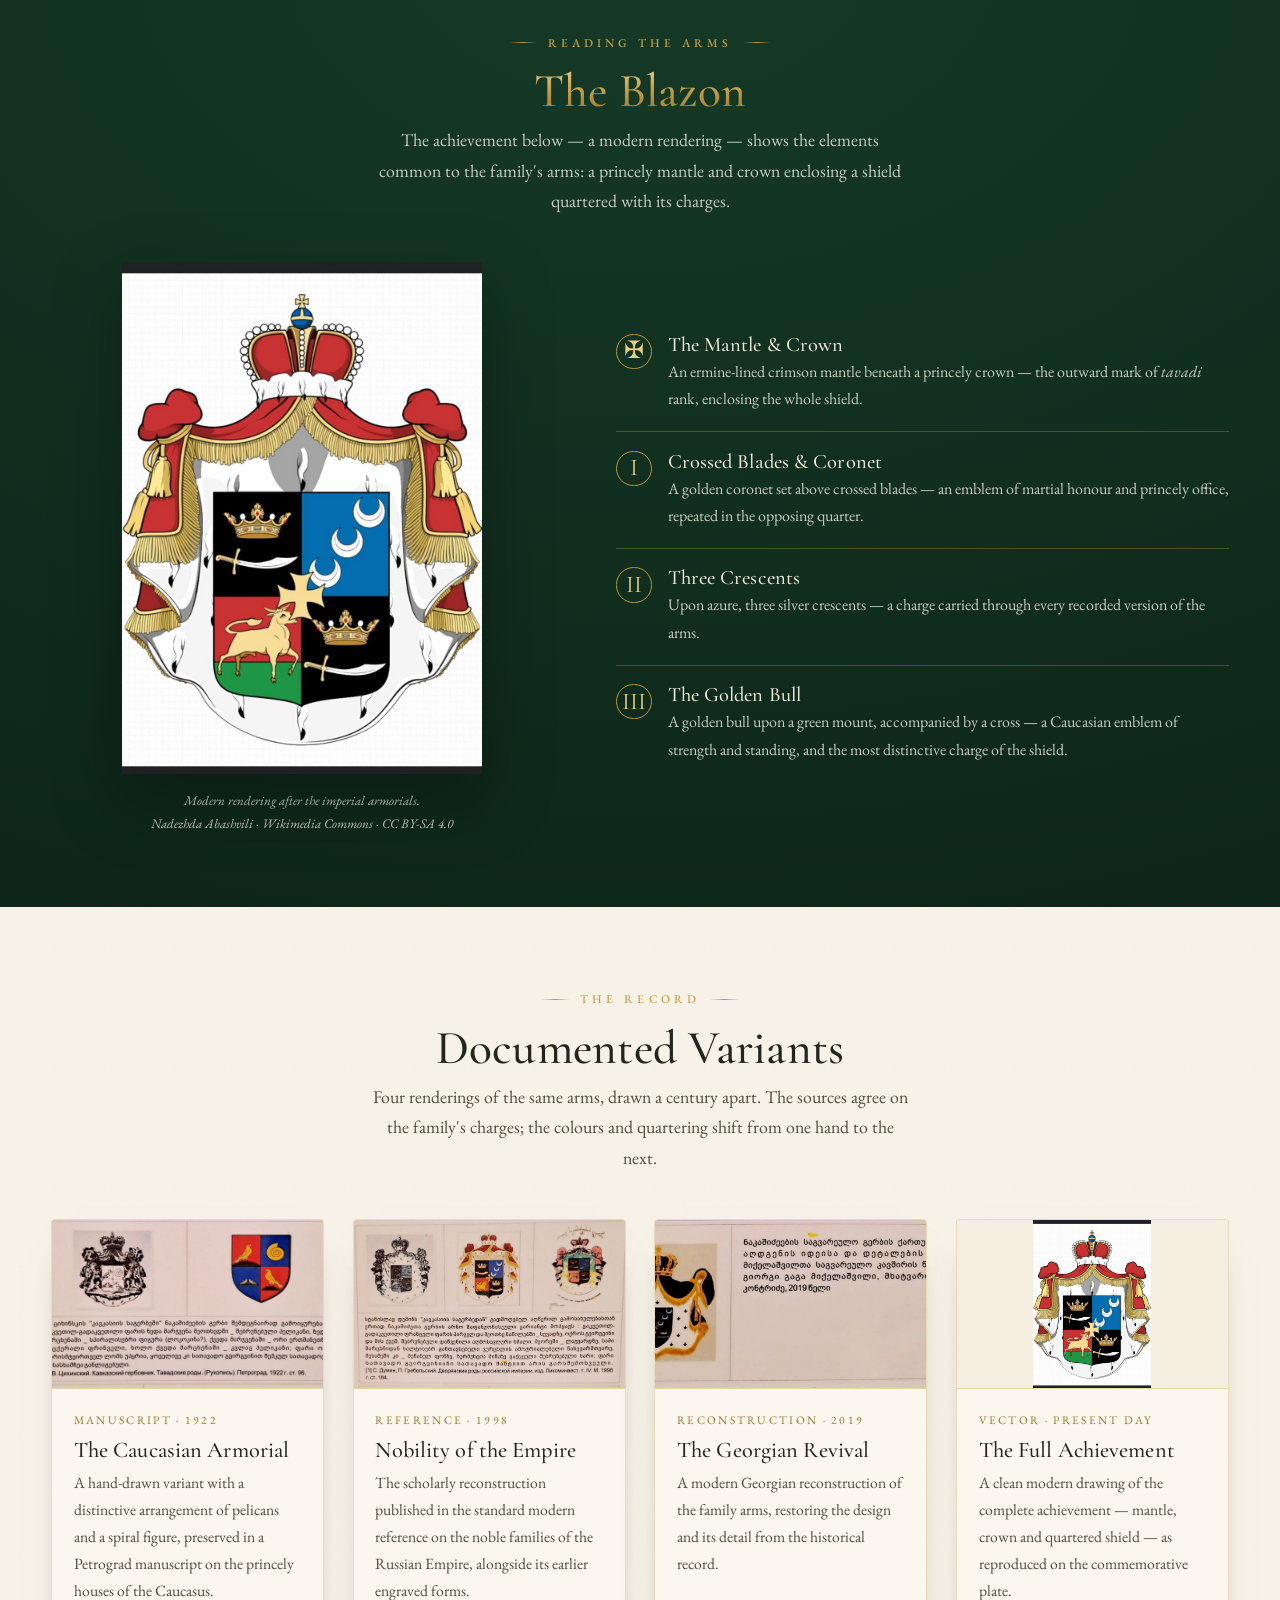
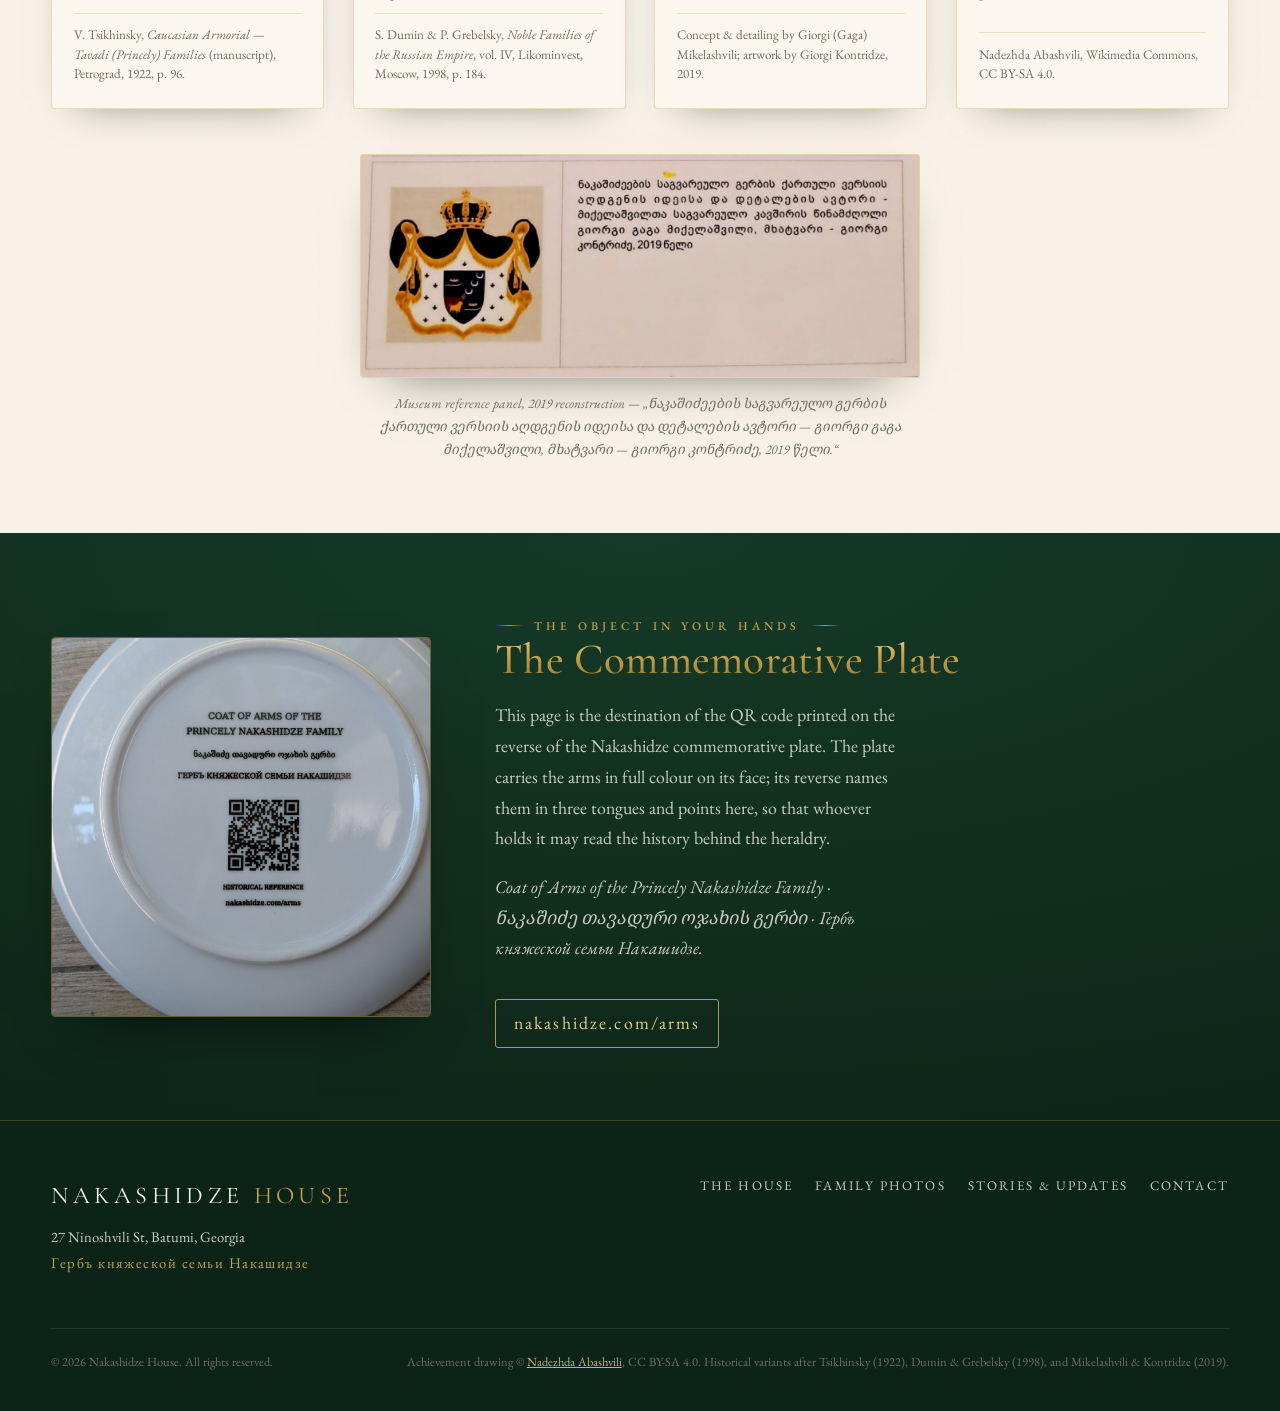
==== commit f4d114fc: "Use real plate photographs on the arms page Replace the digital plate mockup and the weaker cardboar" ====
--- a/arms/index.html
+++ b/arms/index.html
@@ -54,7 +54,7 @@
 
     <figure class="plate-frame reveal d2" style="margin:0">
       <img src="../assets/img/plate-medallion.jpg"
-           alt="The Nakashidze commemorative plate: a deep-green and gold porcelain rim framing the family coat of arms, with a crowned monogram above.">
+           alt="Photograph of the Nakashidze commemorative plate — a deep-green and gold porcelain rim framing the family coat of arms at its centre.">
       <figcaption class="plate-cap">The Nakashidze Commemorative Plate</figcaption>
     </figure>
   </div>
@@ -77,7 +77,7 @@
         The best-known bearer of the name in Batumi was <strong>Prince Mikheil Nakashidze
         (1861&ndash;1935)</strong>, entrepreneur, city councillor, and builder of the family house
         on Ninoshvili Street — the same house that lends this site its name. The arms below are his
-        family's, and the crowned monogram at the crest of the commemorative plate is his own.
+        family's, reproduced in full on the commemorative plate struck in their memory.
       </p>
       <p>
         No single "official" drawing of the arms exists. Instead the design survives in several
--- a/assets/css/style.css
+++ b/assets/css/style.css
@@ -257,9 +257,9 @@
 .plate-frame img {
   border-radius: 2px;
   width: 100%;
-  aspect-ratio: 0.82;
+  aspect-ratio: 1;
   object-fit: cover;
-  object-position: center 42%;
+  object-position: center;
 }
 .plate-cap {
   text-align: center; margin-top: .9rem;
@@ -484,25 +484,39 @@
    HOME PAGE (index.html)
    ============================================================ */
 .home-hero {
-  min-height: 82vh;
+  min-height: 88vh;
   display: grid; align-items: center;
   position: relative; overflow: hidden;
   background:
-    linear-gradient(180deg, color-mix(in srgb, var(--green-950) 55%, transparent), color-mix(in srgb, var(--green-950) 78%, transparent)),
-    radial-gradient(120% 90% at 50% 0%, var(--green-700), var(--green-950));
+    linear-gradient(180deg,
+      color-mix(in srgb, var(--green-950) 62%, transparent) 0%,
+      color-mix(in srgb, var(--green-900) 40%, transparent) 42%,
+      color-mix(in srgb, var(--green-950) 88%, transparent) 100%),
+    url("../img/house.jpg") center 32% / cover no-repeat,
+    var(--green-900);
   color: var(--cream);
   text-align: center;
-  padding: 5rem 0 4rem;
+  padding: 6rem 0 4.5rem;
+}
+.home-hero::after { /* soft blend into the section below */
+  content: ""; position: absolute; left: 0; right: 0; bottom: 0; height: 22%;
+  background: linear-gradient(180deg, transparent, var(--porcelain));
+  pointer-events: none;
 }
 .home-hero__inner { position: relative; z-index: 2; }
 .home-hero h1 {
   font-size: clamp(2.6rem, 1.4rem + 4.6vw, 5.4rem);
   font-weight: 500; margin: 1rem 0 .4rem; letter-spacing: .01em;
+  text-shadow: 0 2px 24px rgba(8, 24, 16, .55), 0 1px 3px rgba(8, 24, 16, .45);
 }
 .home-hero .addr {
-  letter-spacing: .28em; text-transform: uppercase; font-size: .82rem; color: var(--gold);
-}
-.home-hero .lede { max-width: 54ch; margin: 1.6rem auto 2.2rem; color: var(--cream-soft); font-size: 1.16rem; }
+  letter-spacing: .28em; text-transform: uppercase; font-size: .82rem; color: var(--gold-bright);
+  text-shadow: 0 1px 10px rgba(8, 24, 16, .7);
+}
+.home-hero .lede {
+  max-width: 54ch; margin: 1.6rem auto 2.2rem; color: var(--cream); font-size: 1.16rem;
+  text-shadow: 0 1px 14px rgba(8, 24, 16, .65);
+}
 .btn-row { display: flex; gap: 1rem; justify-content: center; flex-wrap: wrap; }
 .btn {
   text-decoration: none; font-size: .82rem; letter-spacing: .18em; text-transform: uppercase;
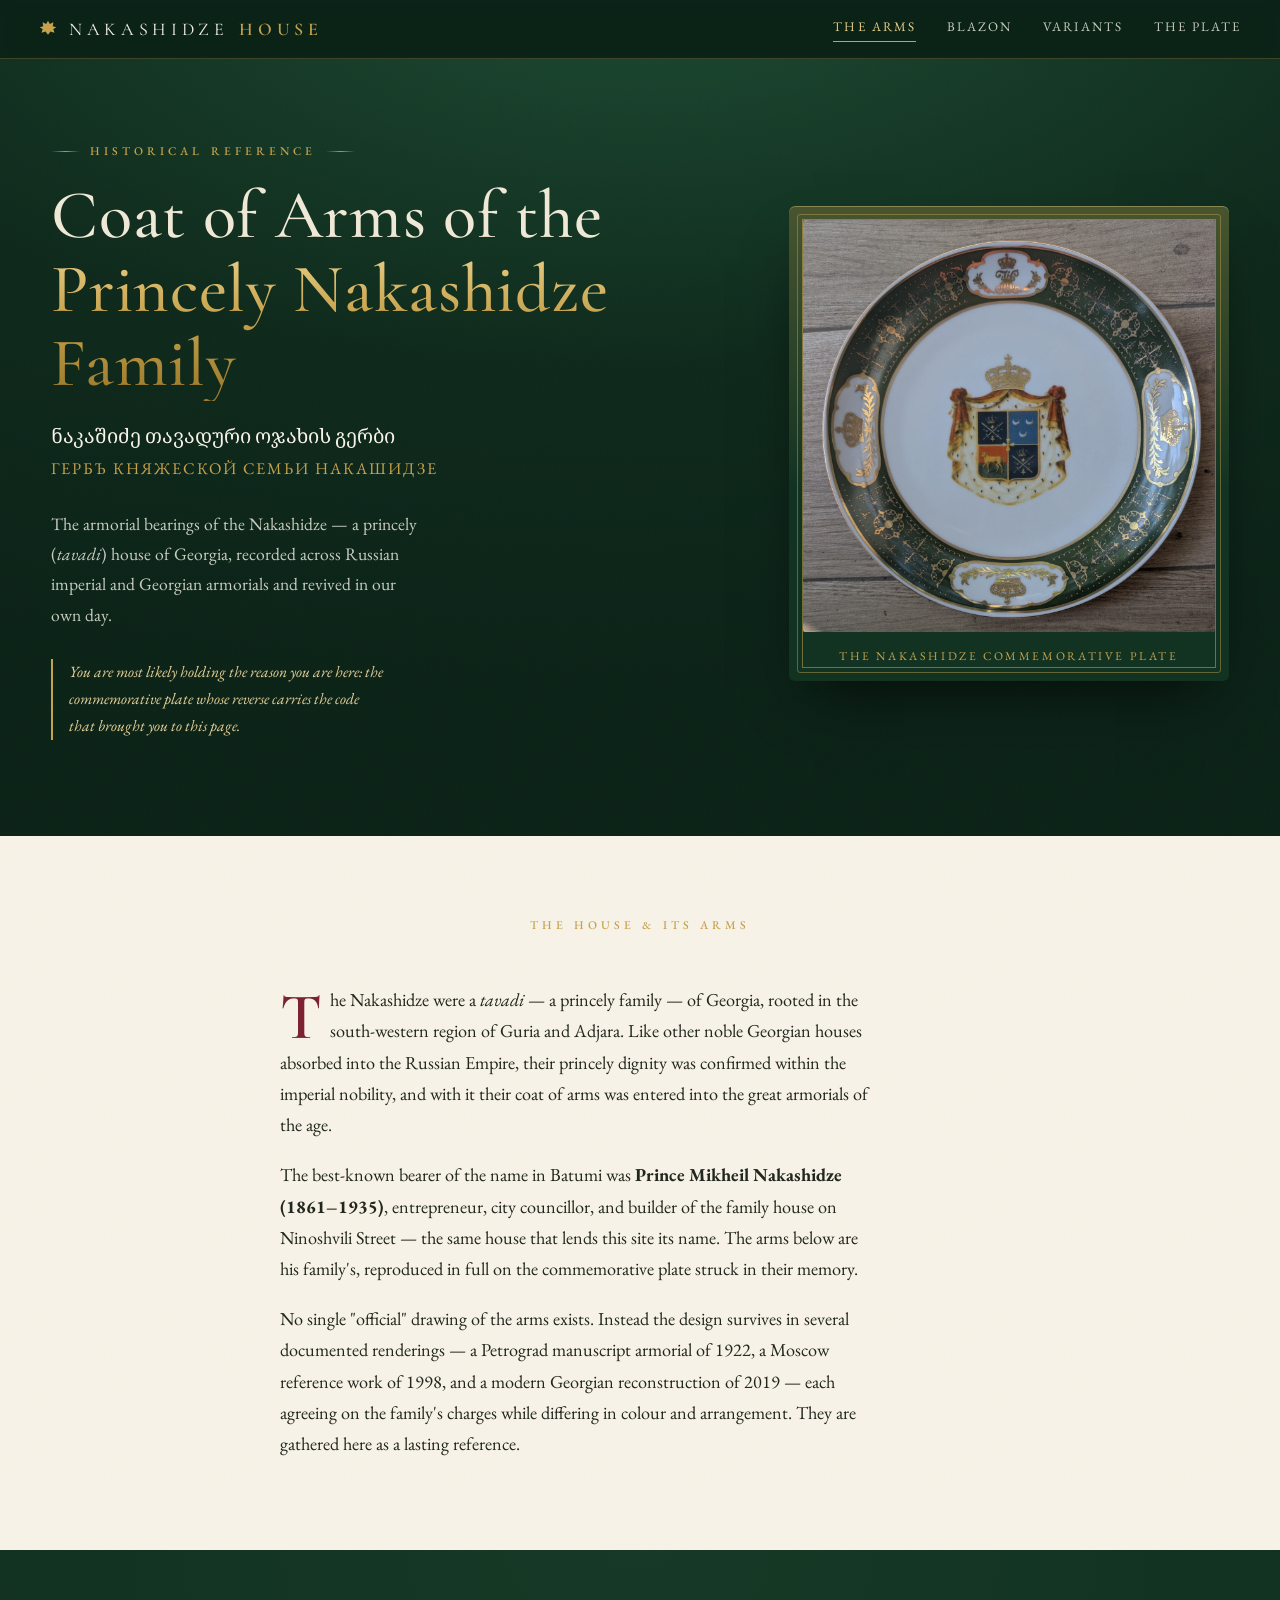
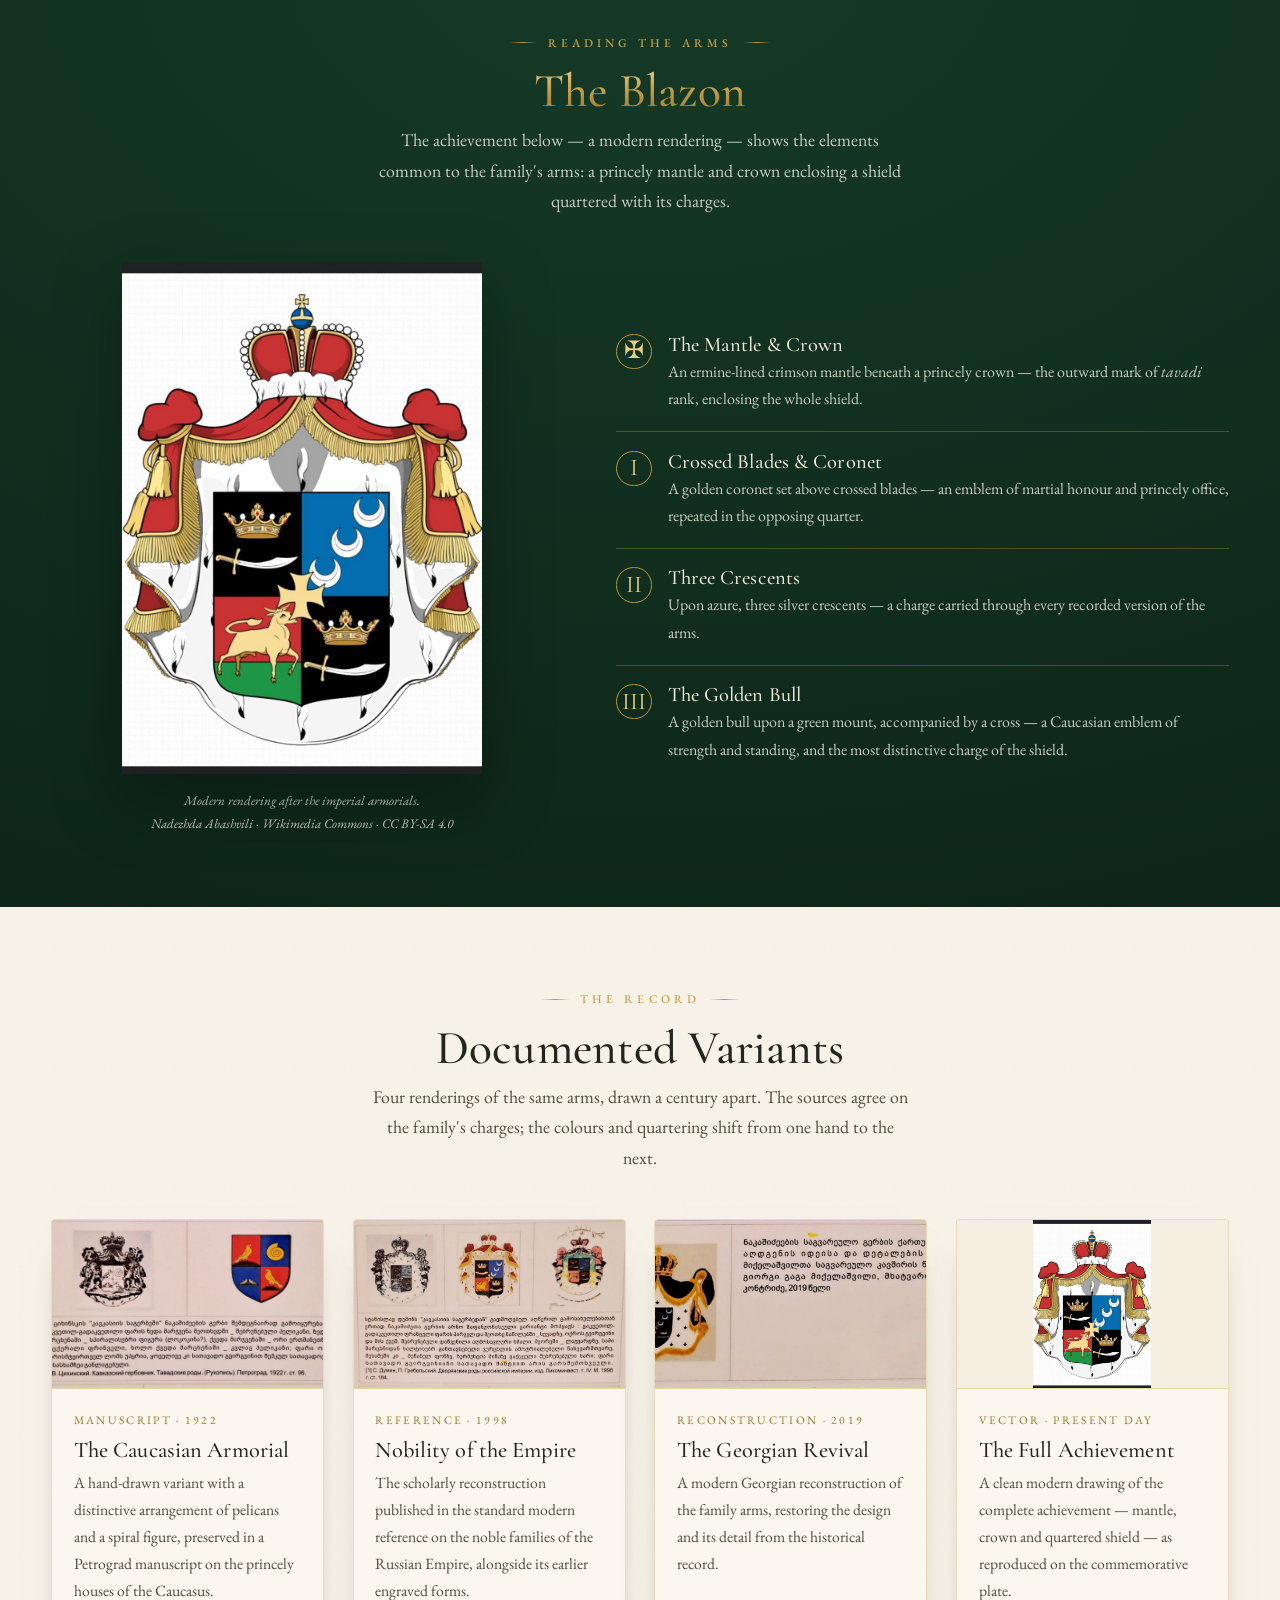
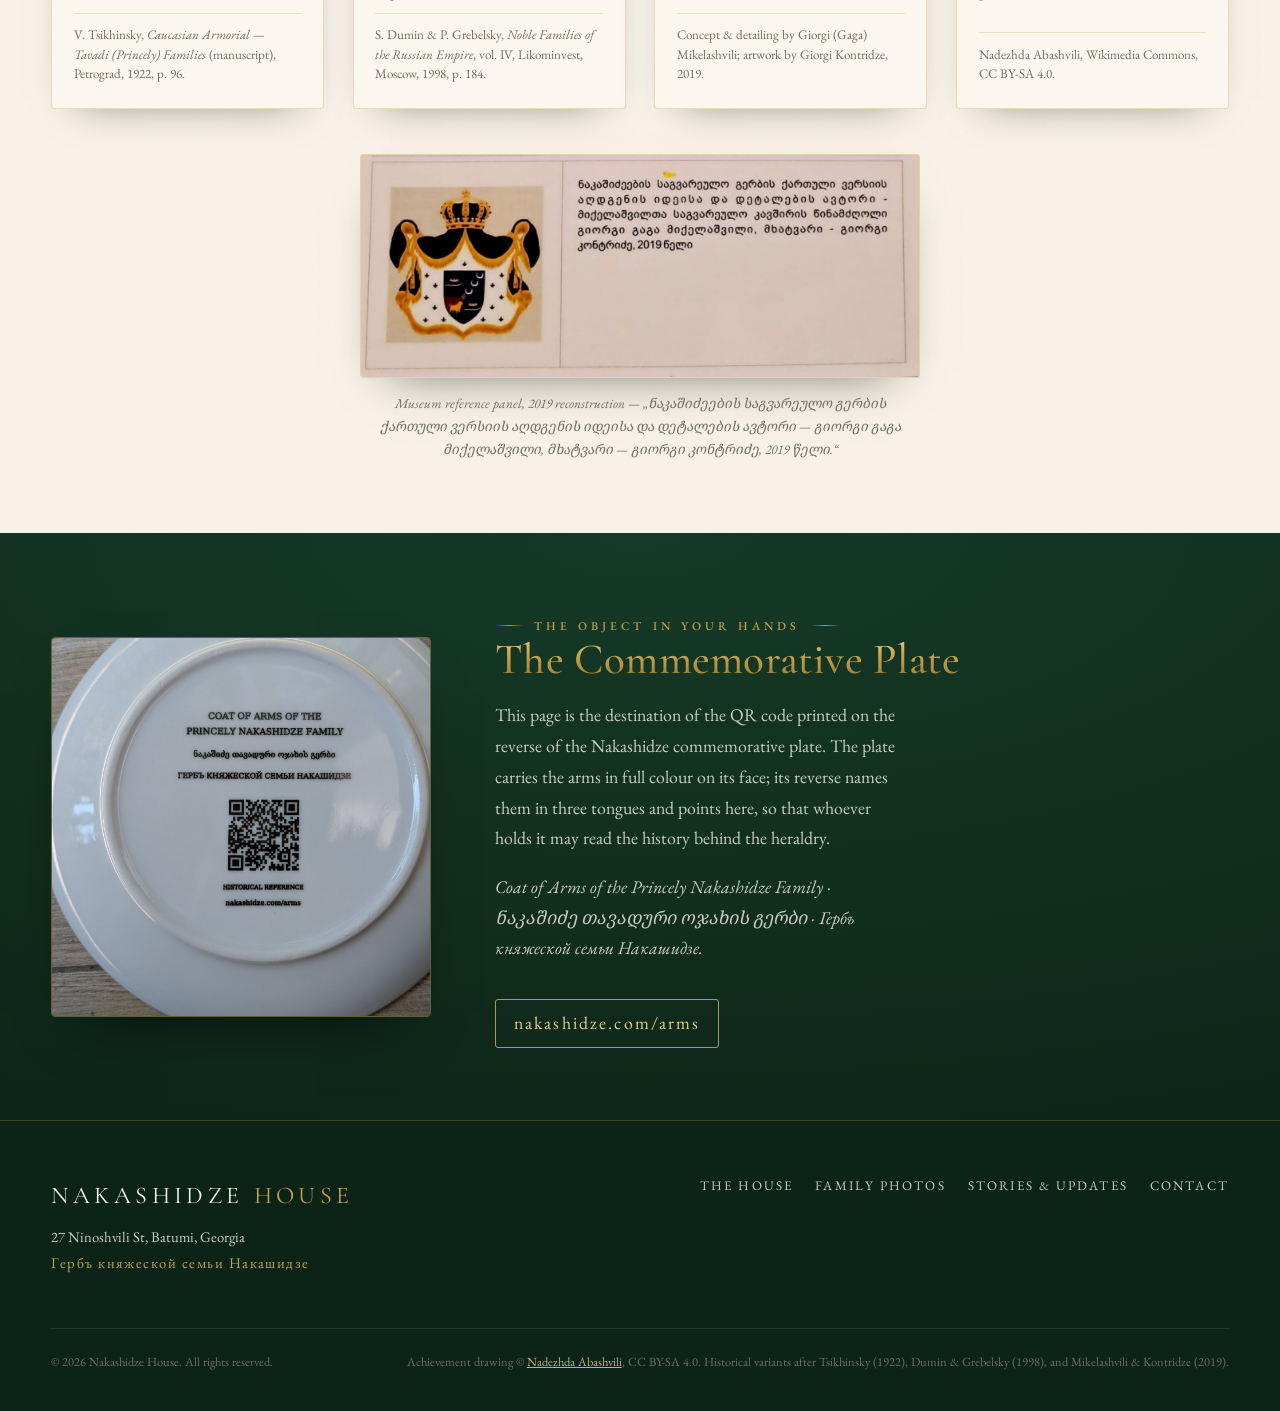
==== commit 9ce3622f: "Add native Stories page with embedded history video Build /stories with the family-history film embe" ====
--- a/arms/index.html
+++ b/arms/index.html
@@ -250,7 +250,7 @@
       <nav class="foot__links" aria-label="Footer">
         <a href="../index.html">The House</a>
         <a href="https://sites.google.com/view/nakashidzehouse/family-photos">Family Photos</a>
-        <a href="https://sites.google.com/view/nakashidzehouse/stories-updates">Stories &amp; Updates</a>
+        <a href="../stories/">Stories &amp; Updates</a>
         <a href="https://sites.google.com/view/nakashidzehouse/contact-us">Contact</a>
       </nav>
     </div>
--- a/assets/css/style.css
+++ b/assets/css/style.css
@@ -484,24 +484,19 @@
    HOME PAGE (index.html)
    ============================================================ */
 .home-hero {
-  min-height: 88vh;
+  min-height: 78vh;
   display: grid; align-items: center;
   position: relative; overflow: hidden;
   background:
     linear-gradient(180deg,
-      color-mix(in srgb, var(--green-950) 62%, transparent) 0%,
-      color-mix(in srgb, var(--green-900) 40%, transparent) 42%,
-      color-mix(in srgb, var(--green-950) 88%, transparent) 100%),
-    url("../img/house.jpg") center 32% / cover no-repeat,
+      color-mix(in srgb, var(--green-950) 52%, transparent) 0%,
+      color-mix(in srgb, var(--green-900) 34%, transparent) 42%,
+      color-mix(in srgb, var(--green-950) 80%, transparent) 100%),
+    url("../img/house.jpg") center 42% / cover no-repeat,
     var(--green-900);
   color: var(--cream);
   text-align: center;
-  padding: 6rem 0 4.5rem;
-}
-.home-hero::after { /* soft blend into the section below */
-  content: ""; position: absolute; left: 0; right: 0; bottom: 0; height: 22%;
-  background: linear-gradient(180deg, transparent, var(--porcelain));
-  pointer-events: none;
+  padding: 3rem 0 3.5rem;
 }
 .home-hero__inner { position: relative; z-index: 2; }
 .home-hero h1 {
@@ -543,3 +538,31 @@
 .hcard h3 { font-size: 1.55rem; }
 .hcard p { margin: 0; color: var(--ink-soft); font-size: 1rem; }
 .hcard .go { margin-top: auto; color: var(--crimson); font-size: .85rem; letter-spacing: .14em; text-transform: uppercase; }
+
+/* ============================================================
+   VIDEO EMBED + RESOURCES (Stories page)
+   ============================================================ */
+.video-figure { margin: 0 auto; max-width: 880px; }
+.video-embed {
+  position: relative; width: 100%; aspect-ratio: 16 / 9;
+  border-radius: 4px; overflow: hidden;
+  border: 1px solid color-mix(in srgb, var(--gold) 45%, transparent);
+  box-shadow: 0 26px 56px -30px rgba(0,0,0,.65);
+  background: #0b0b0b;
+}
+.video-embed iframe { position: absolute; inset: 0; width: 100%; height: 100%; border: 0; display: block; }
+.video-figure figcaption { margin-top: 1rem; text-align: center; font-style: italic; font-size: .95rem; }
+.band--green .video-figure figcaption { color: var(--cream-soft); }
+.band--porcelain .video-figure figcaption { color: var(--ink-faint); }
+
+.arch { display: grid; grid-template-columns: 1.05fr .95fr; gap: clamp(2rem, 5vw, 4rem); align-items: center; }
+@media (max-width: 880px) { .arch { grid-template-columns: 1fr; } }
+.arch__img { border-radius: 4px; border: 1px solid color-mix(in srgb, var(--gold) 40%, transparent);
+  box-shadow: 0 24px 50px -30px rgba(0,0,0,.55); }
+
+.resources { list-style: none; padding: 0; margin: 1.4rem auto 0; display: grid; gap: 1rem; max-width: 62ch; }
+.resources li { padding-left: 1.6rem; position: relative; }
+.resources li::before { content: "✠"; position: absolute; left: 0; top: .05em; color: var(--gold); }
+.resources a { color: inherit; text-decoration: underline;
+  text-decoration-color: color-mix(in srgb, var(--gold) 60%, transparent); text-underline-offset: 3px; }
+.resources a:hover { text-decoration-color: var(--gold); }
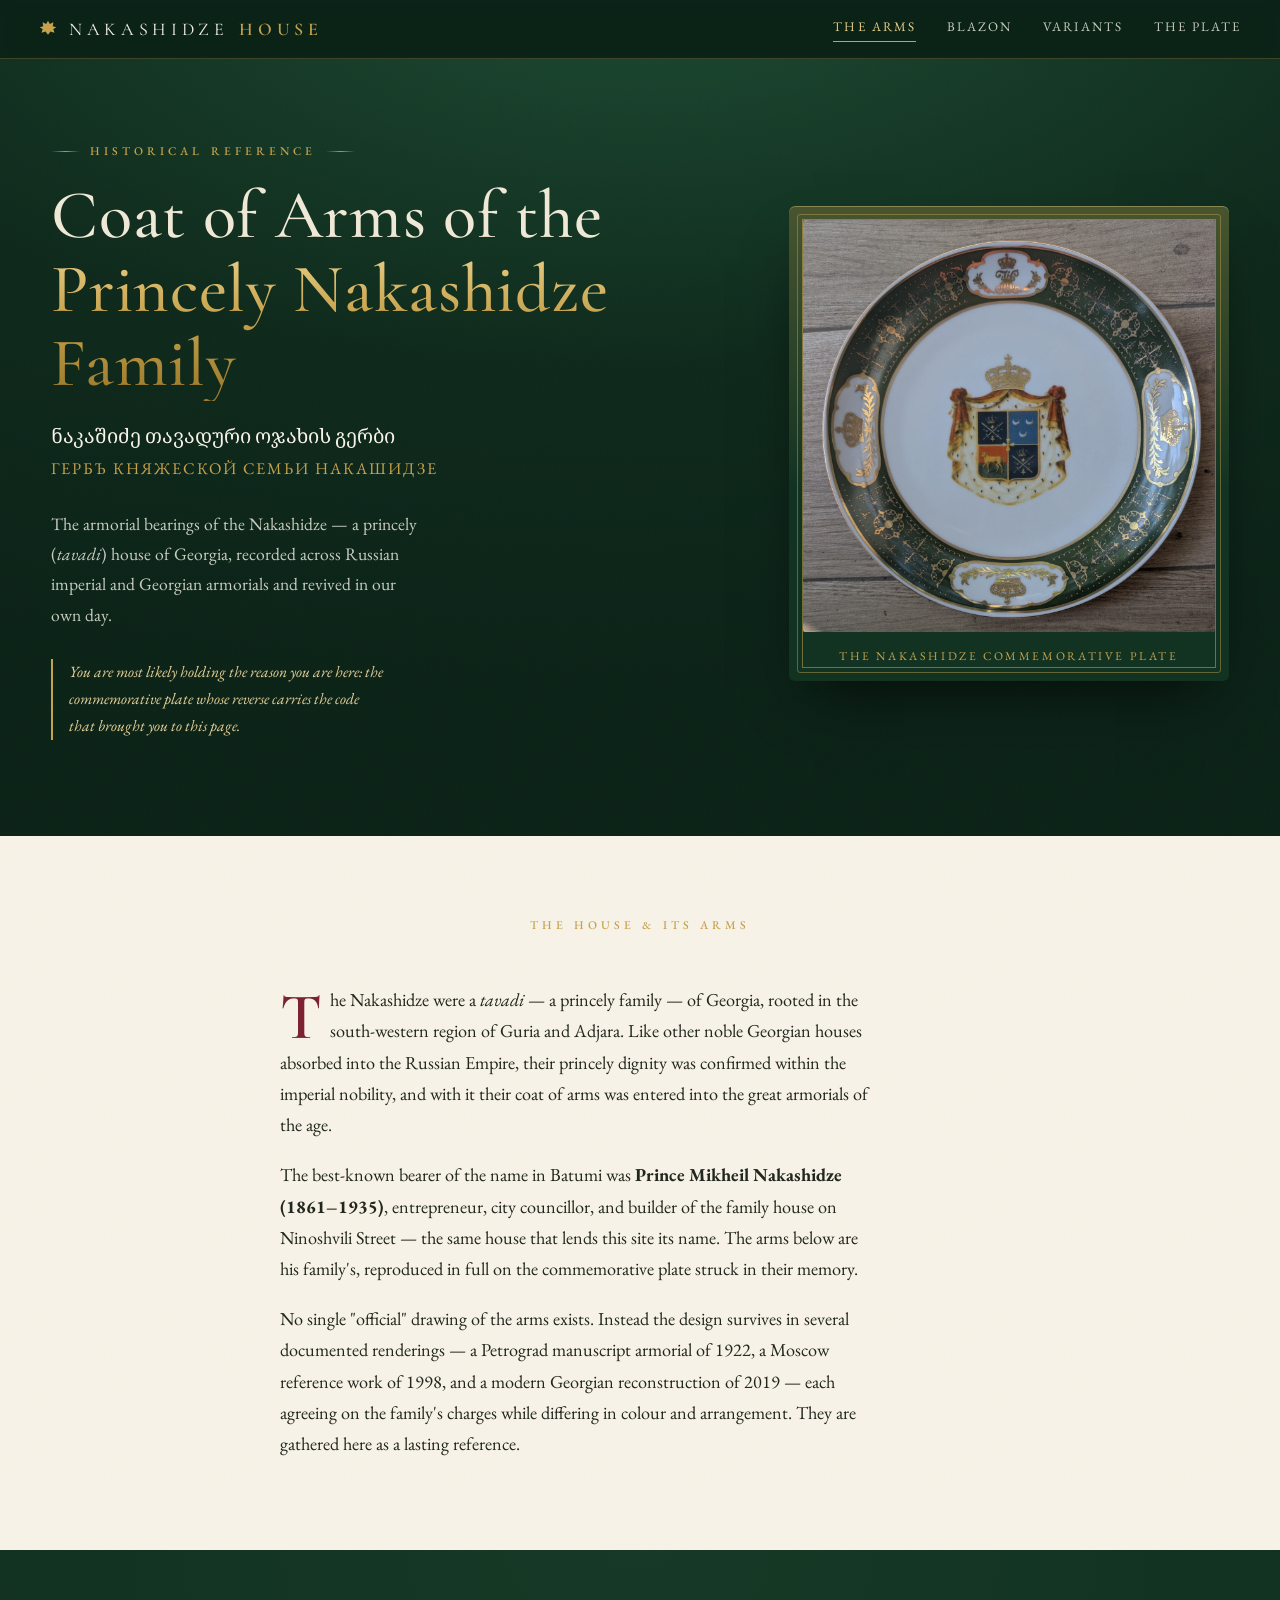
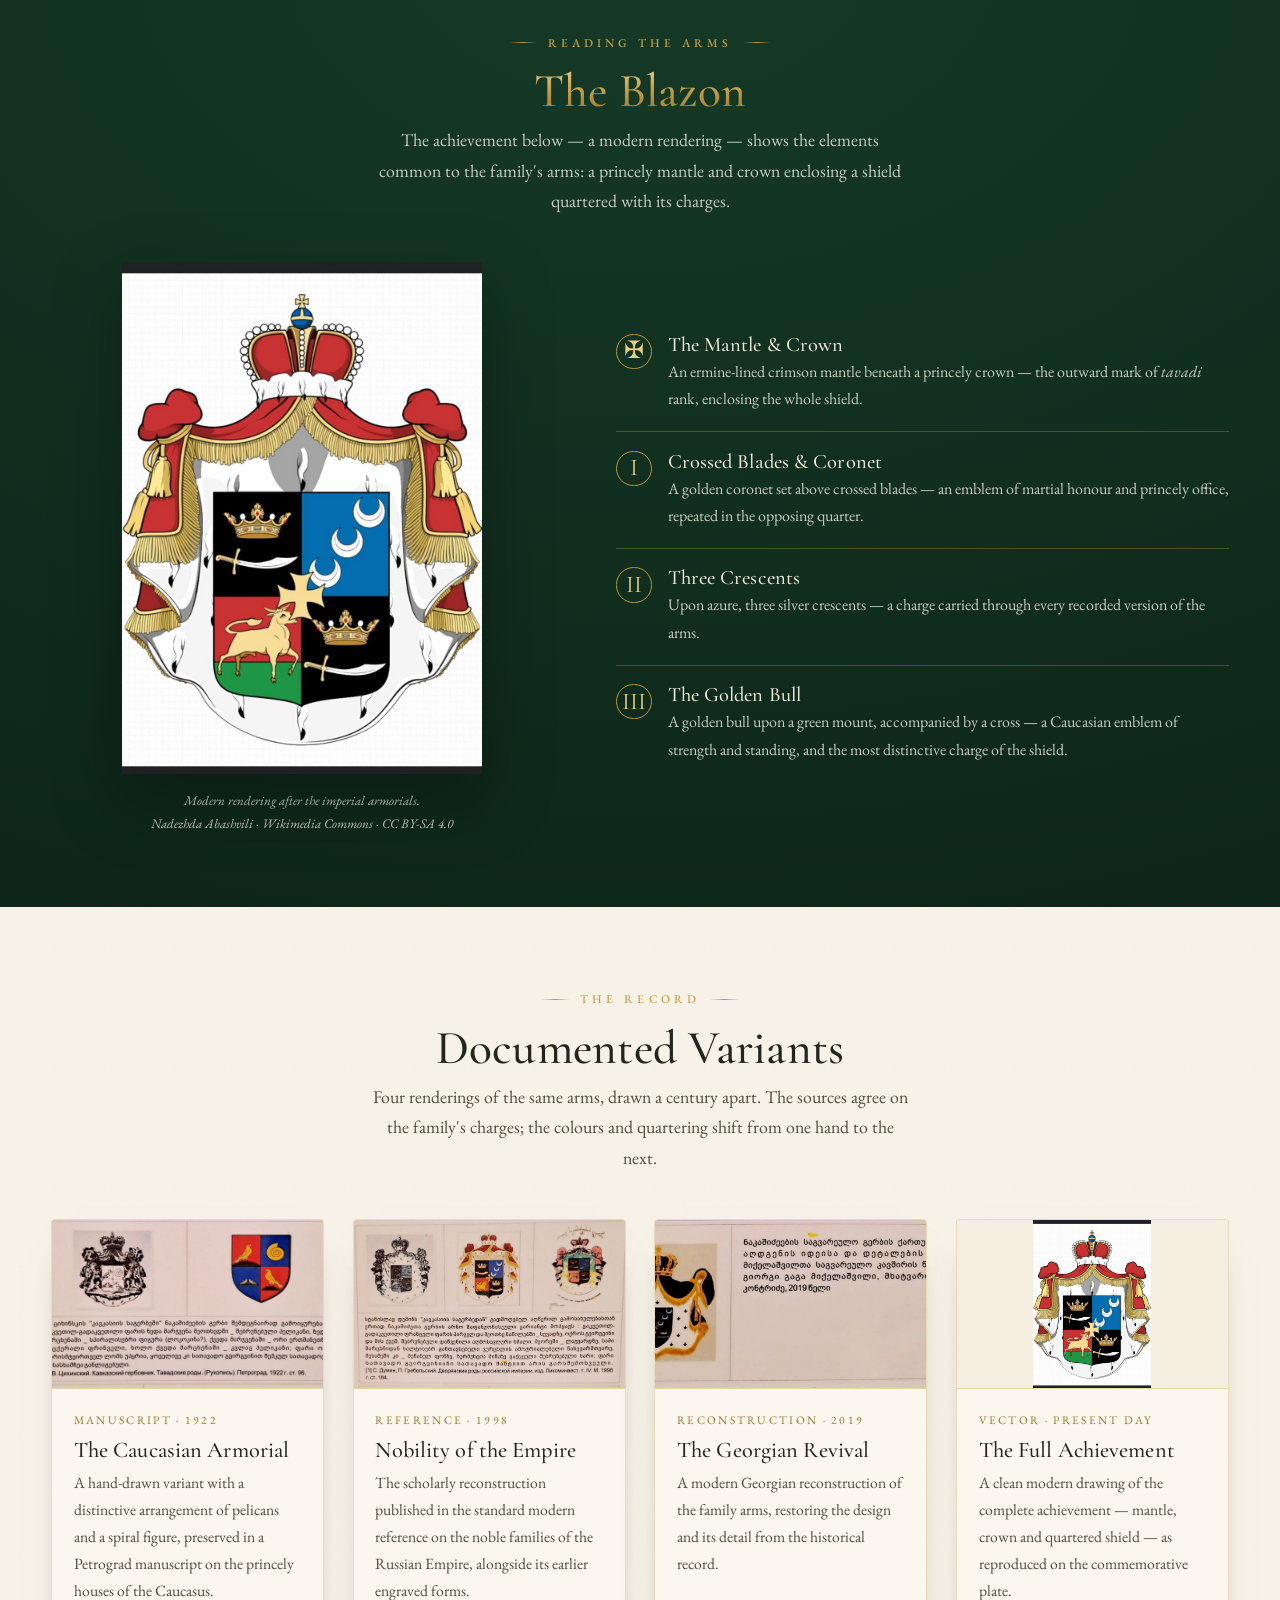
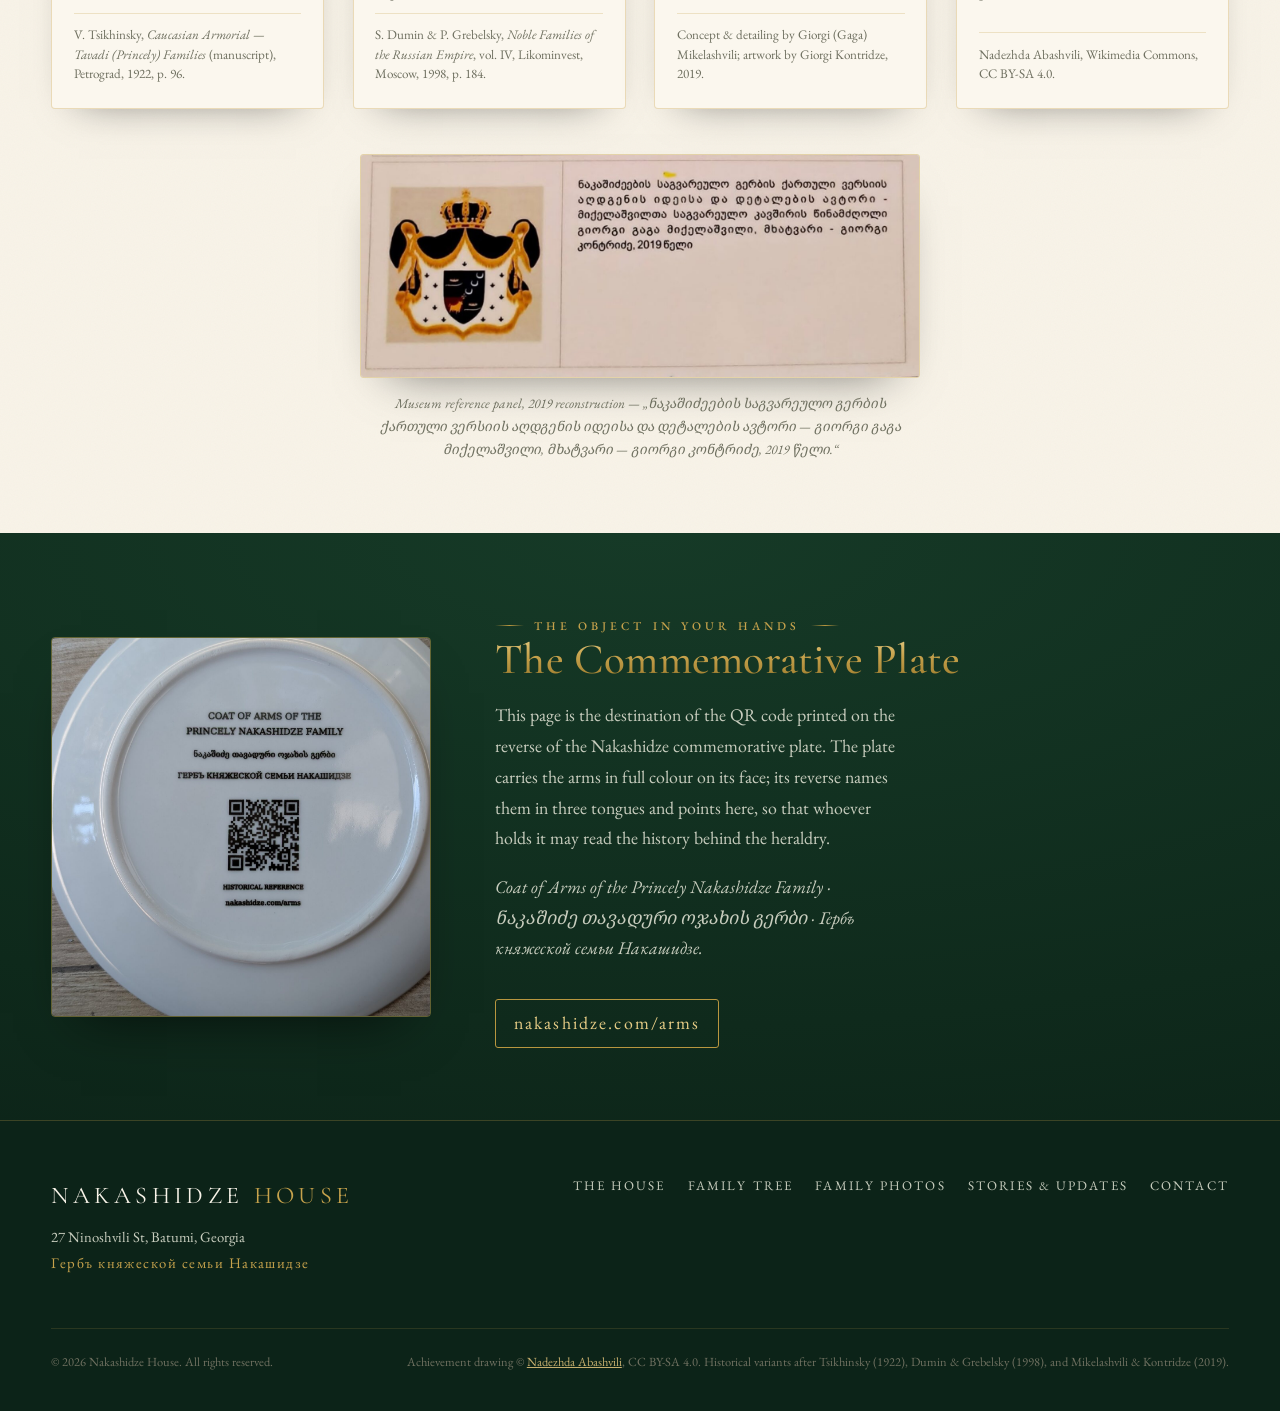
==== commit 843e7bd8: "Add native family tree page with five-generation pedigree Recreates the family genealogy as /tree — " ====
--- a/arms/index.html
+++ b/arms/index.html
@@ -249,6 +249,7 @@
       </div>
       <nav class="foot__links" aria-label="Footer">
         <a href="../index.html">The House</a>
+        <a href="../tree/">Family Tree</a>
         <a href="https://sites.google.com/view/nakashidzehouse/family-photos">Family Photos</a>
         <a href="../stories/">Stories &amp; Updates</a>
         <a href="https://sites.google.com/view/nakashidzehouse/contact-us">Contact</a>
--- a/assets/css/style.css
+++ b/assets/css/style.css
@@ -566,3 +566,141 @@
 .resources a { color: inherit; text-decoration: underline;
   text-decoration-color: color-mix(in srgb, var(--gold) 60%, transparent); text-underline-offset: 3px; }
 .resources a:hover { text-decoration-color: var(--gold); }
+
+/* ============================================================
+   FAMILY TREE (tree page)
+   Horizontal pedigree: root at the left, ancestors fan right.
+   ============================================================ */
+.tree-legend {
+  display: flex; justify-content: center; align-items: center;
+  gap: 1.4rem 2.4rem; flex-wrap: wrap;
+  margin-bottom: 1.6rem;
+  font-size: .78rem; letter-spacing: .16em; text-transform: uppercase;
+  color: var(--ink-soft);
+}
+.tree-legend span { display: inline-flex; align-items: center; gap: .6em; }
+.tree-legend i {
+  width: .95em; height: .95em; border-radius: 2px; display: inline-block;
+  border: 1px solid color-mix(in srgb, var(--ink) 20%, transparent);
+}
+.tree-legend .sw-geo  { background: var(--crimson); }
+.tree-legend .sw-brit { background: var(--azure); }
+
+.tree-scroll {
+  overflow-x: auto;
+  padding: .6rem .2rem 1.4rem;
+  -webkit-overflow-scrolling: touch;
+  scrollbar-color: color-mix(in srgb, var(--gold) 65%, var(--porcelain-2)) var(--porcelain-2);
+  scrollbar-width: thin;
+}
+.tree-scroll::-webkit-scrollbar { height: 10px; }
+.tree-scroll::-webkit-scrollbar-track { background: var(--porcelain-2); border-radius: 8px; }
+.tree-scroll::-webkit-scrollbar-thumb {
+  background: color-mix(in srgb, var(--gold) 65%, var(--porcelain-2));
+  border-radius: 8px;
+}
+.tree-hint {
+  text-align: center; margin-top: .9rem;
+  font-size: .74rem; letter-spacing: .22em; text-transform: uppercase;
+  color: var(--ink-faint);
+}
+.tree-source {
+  text-align: center; margin-top: .5rem;
+  font-size: .84rem; font-style: italic; color: var(--ink-faint);
+}
+
+.tree { display: inline-flex; padding: .4rem 1rem .4rem 0; --tree-line: color-mix(in srgb, var(--gold-deep) 50%, transparent); }
+.tree ul {
+  list-style: none; margin: 0; padding: 0 0 0 1.9rem;
+  display: flex; flex-direction: column; justify-content: center;
+  position: relative;
+}
+.tree ul::before { /* stem from a person to their parents' junction */
+  content: ""; position: absolute; left: 0; top: 50%;
+  width: 1.9rem; height: 1px; background: var(--tree-line);
+}
+.tree li {
+  display: flex; align-items: center; position: relative;
+  padding: .32rem 0 .32rem 1.9rem;
+}
+.tree li::before { /* branch from the junction into this person */
+  content: ""; position: absolute; left: 0; top: 50%;
+  width: 1.9rem; height: 1px; background: var(--tree-line);
+}
+.tree li::after { /* vertical junction spanning the sibling pair */
+  content: ""; position: absolute; left: 0; top: 0; bottom: 0;
+  width: 1px; background: var(--tree-line);
+}
+.tree li:first-child::after { top: 50%; }
+.tree li:last-child::after  { bottom: 50%; }
+.tree li:only-child::after  { display: none; }
+
+/* root node: no incoming connectors */
+.tree > ul { padding-left: 0; }
+.tree > ul::before { display: none; }
+.tree > ul > li { padding-left: 0; }
+.tree > ul > li::before, .tree > ul > li::after { display: none; }
+
+/* person card */
+.pn {
+  position: relative; z-index: 1;
+  background: var(--paper);
+  border: 1px solid color-mix(in srgb, var(--gold) 42%, transparent);
+  border-left: 3px solid var(--gold);
+  border-radius: 4px;
+  padding: .55rem .95rem .62rem;
+  width: 196px;
+  box-shadow: 0 12px 26px -20px rgba(0,0,0,.5);
+  transition: transform .35s var(--ease), box-shadow .35s var(--ease), border-color .35s var(--ease);
+}
+.pn:hover {
+  transform: translateY(-3px);
+  box-shadow: 0 20px 34px -22px rgba(0,0,0,.55);
+  border-color: var(--gold);
+}
+.pn__name {
+  display: block;
+  font-family: var(--serif-display);
+  font-weight: 600; font-size: 1.02rem; line-height: 1.22;
+  color: var(--ink);
+}
+.pn__dates {
+  display: block; margin-top: .3rem;
+  font-size: .78rem; letter-spacing: .05em;
+  color: var(--ink-faint);
+  font-variant-numeric: tabular-nums;
+}
+.pn--geo  { border-left-color: var(--crimson); }
+.pn--brit { border-left-color: var(--azure); }
+
+/* the root person — Zoya */
+.pn--root {
+  width: 216px;
+  background:
+    linear-gradient(180deg, color-mix(in srgb, var(--gold) 22%, transparent), transparent 55%),
+    var(--green-850);
+  border-color: color-mix(in srgb, var(--gold) 65%, transparent);
+  border-left: 3px solid var(--gold);
+  padding: .8rem 1.05rem .9rem;
+}
+.pn--root .pn__kicker {
+  display: block; margin-bottom: .3rem;
+  font-size: .64rem; letter-spacing: .26em; text-transform: uppercase;
+  color: var(--gold-bright);
+}
+.pn--root .pn__name  { color: var(--porcelain); font-size: 1.18rem; }
+.pn--root .pn__dates { color: var(--cream-soft); }
+
+/* outermost known generation — name-only stubs */
+.pn--stub { width: 168px; padding: .42rem .8rem .46rem; border-left-width: 2px;
+  background: color-mix(in srgb, var(--paper) 70%, var(--porcelain-2)); }
+.pn--stub .pn__name { font-weight: 500; font-size: .92rem; }
+
+@media (max-width: 640px) {
+  .pn { width: 172px; padding: .5rem .8rem .55rem; }
+  .pn__name { font-size: .95rem; }
+  .pn--stub { width: 150px; }
+  .tree ul { padding-left: 1.3rem; }
+  .tree ul::before, .tree li::before { width: 1.3rem; }
+  .tree li { padding-left: 1.3rem; }
+}
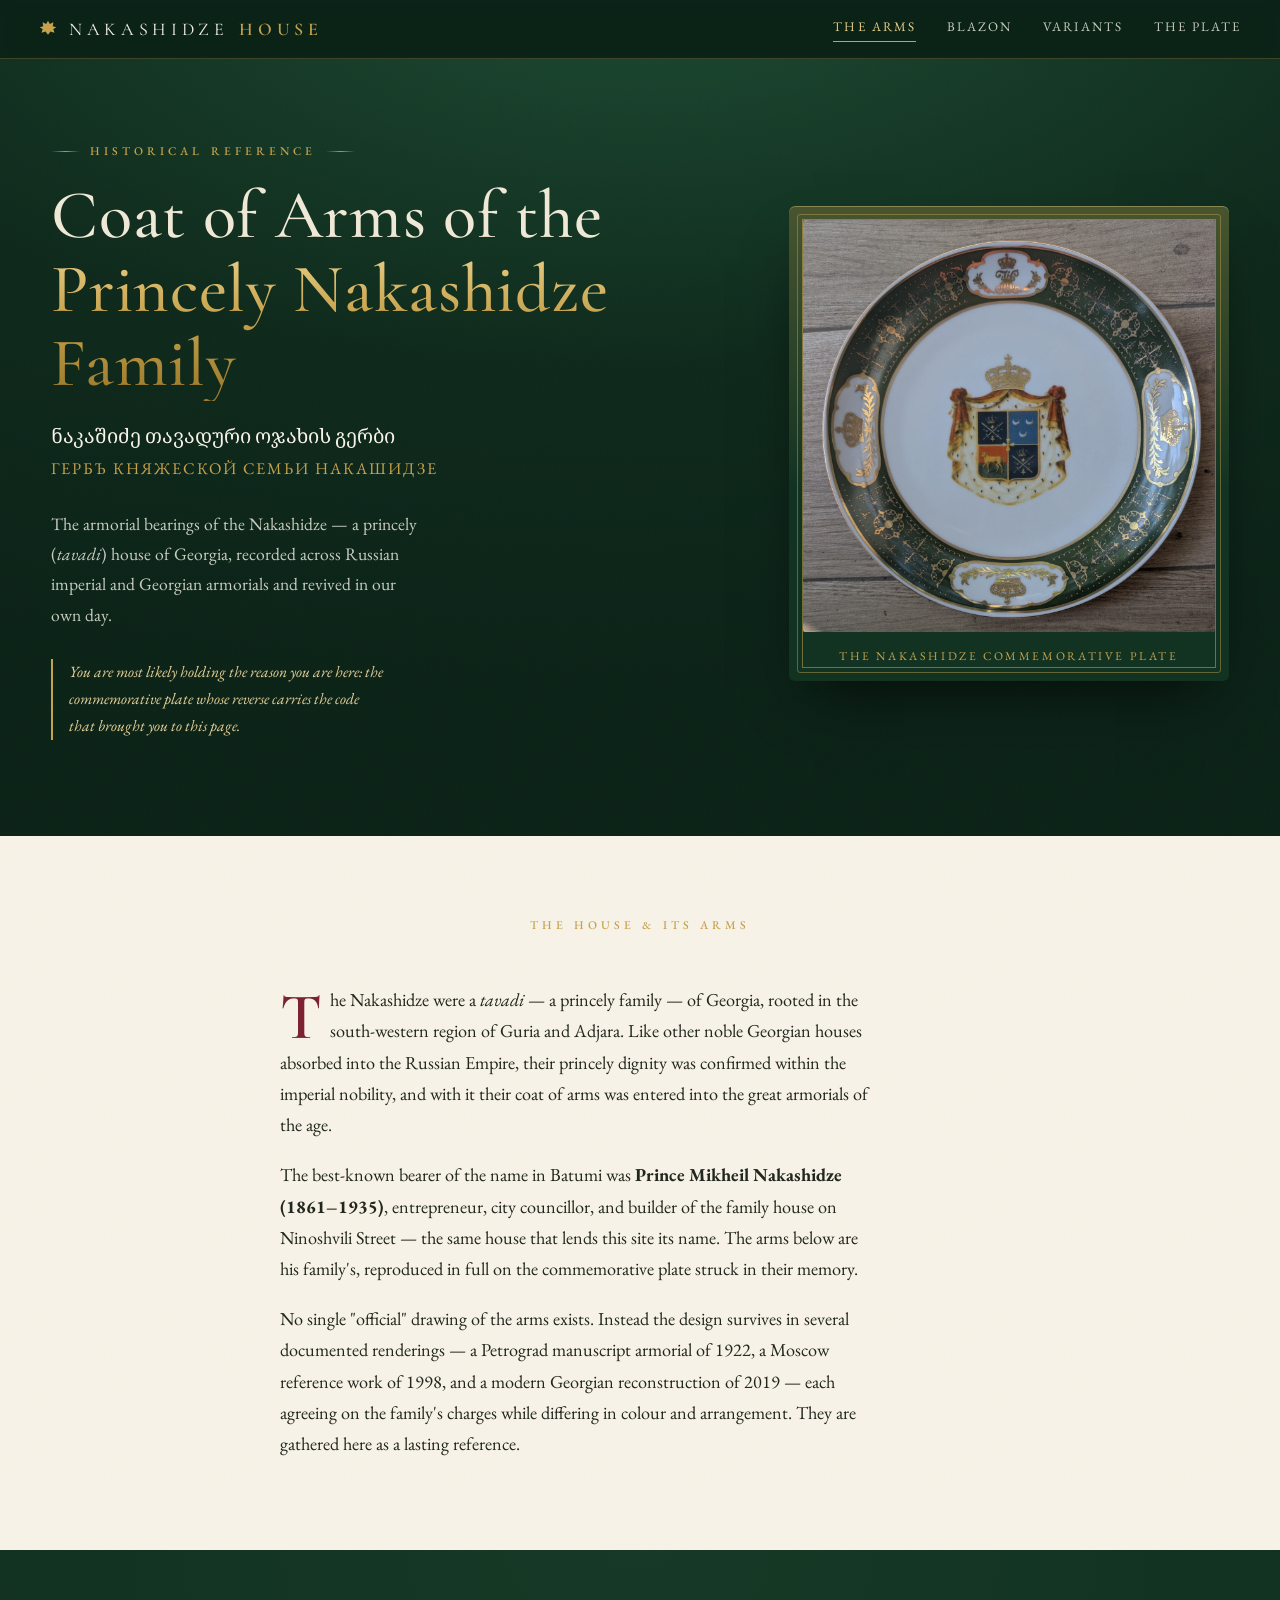
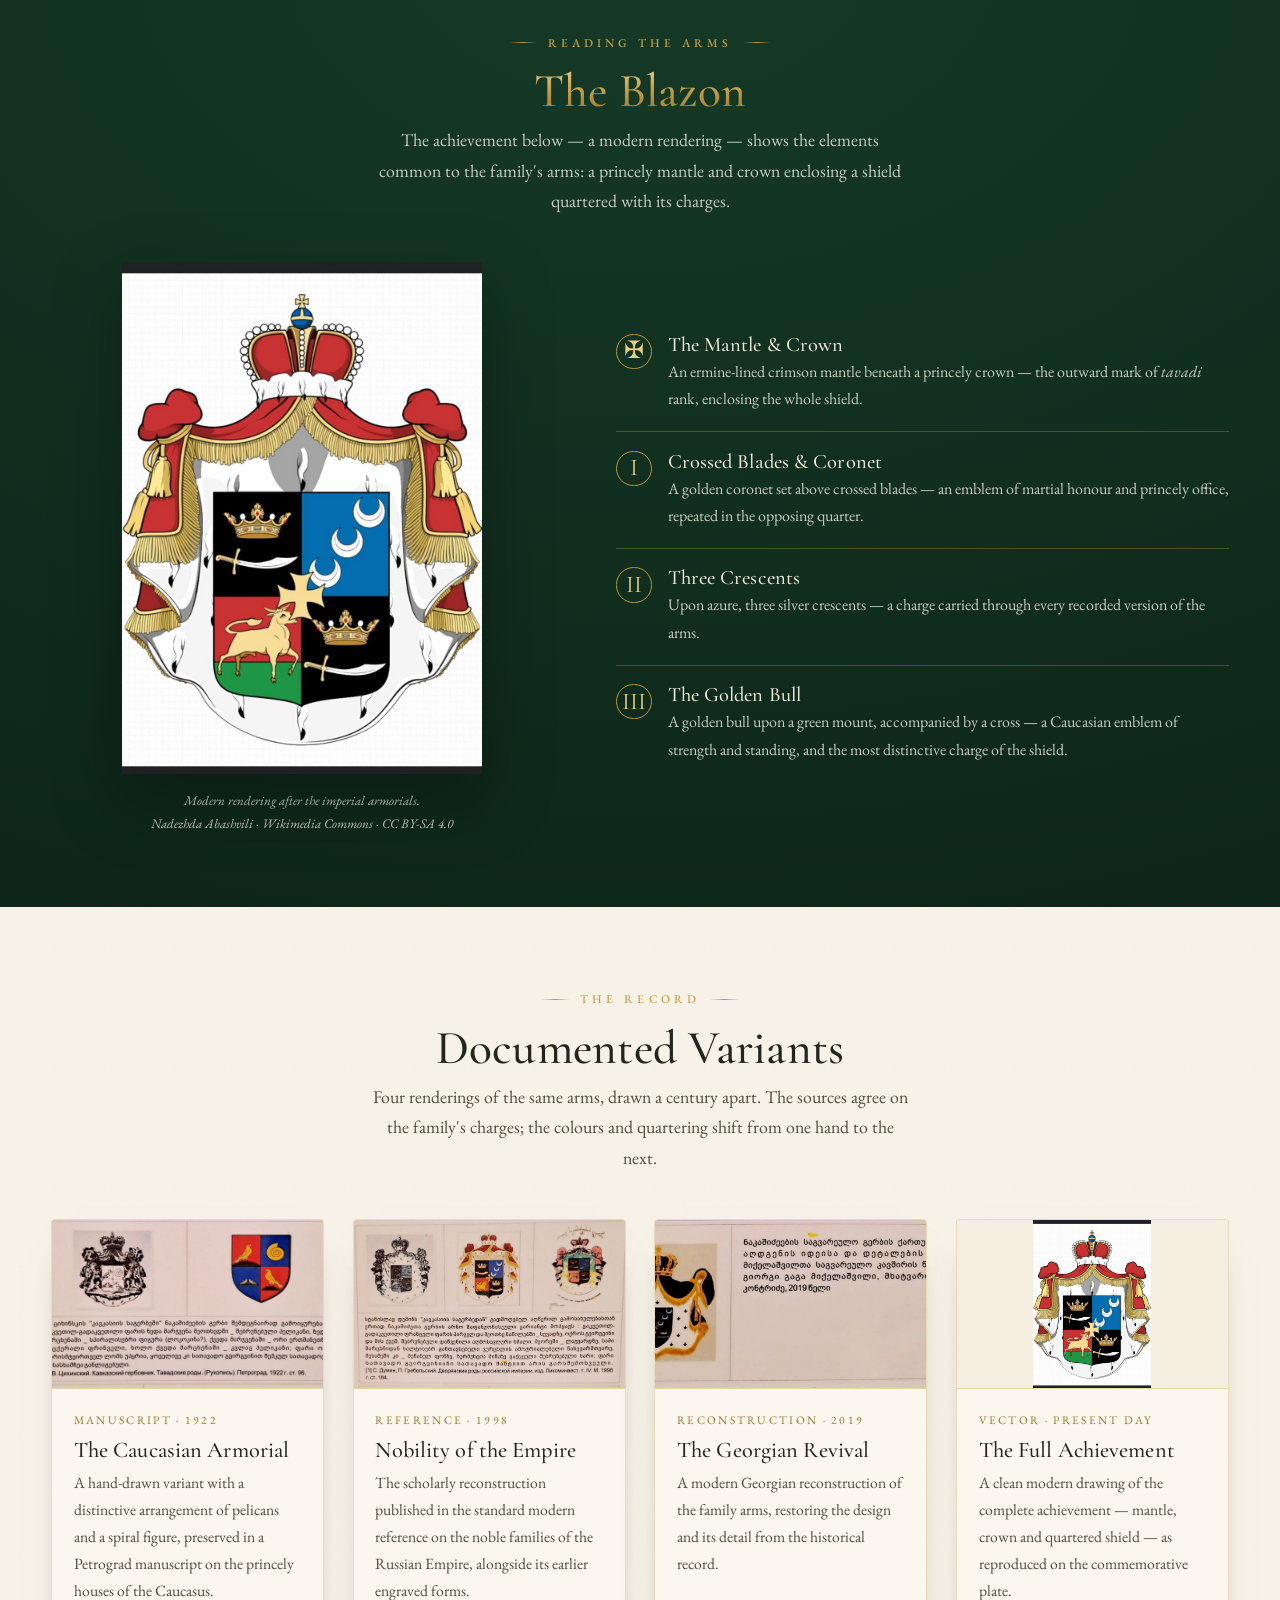
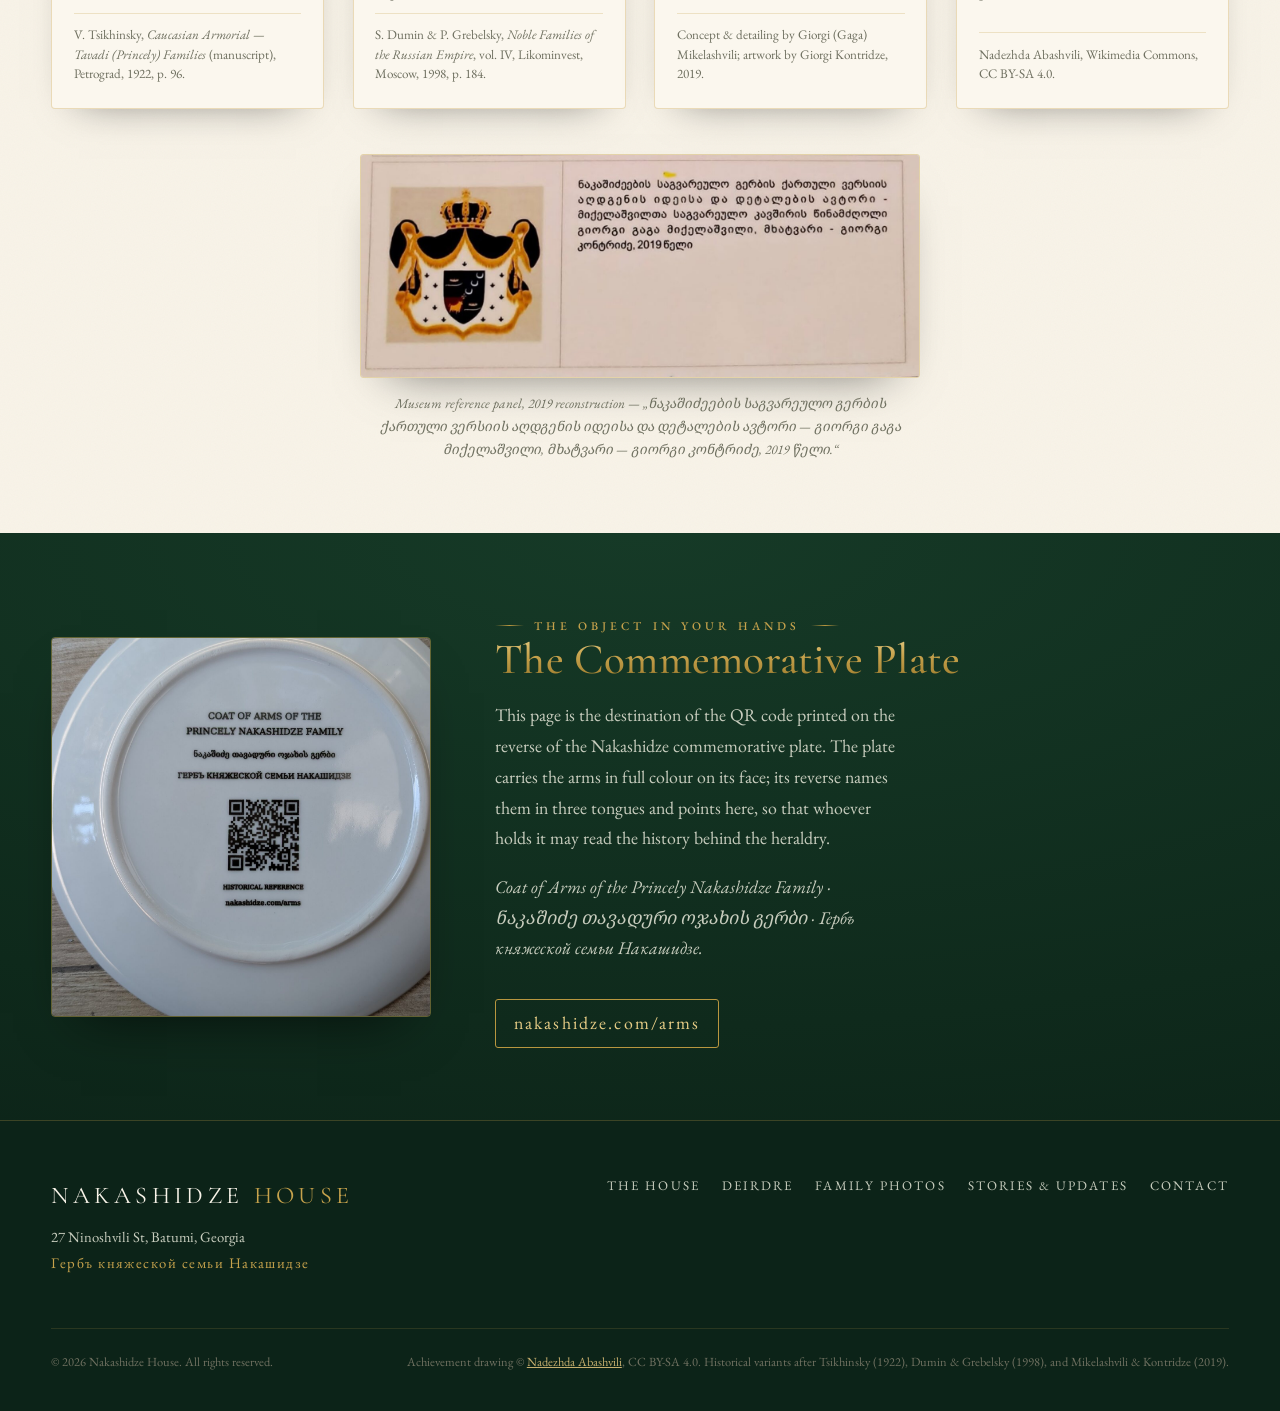
==== commit dac89712: "Redesign Deirdre memorial page for Toronto gathering" ====
--- a/arms/index.html
+++ b/arms/index.html
@@ -249,7 +249,7 @@
       </div>
       <nav class="foot__links" aria-label="Footer">
         <a href="../index.html">The House</a>
-        <a href="../tree/">Family Tree</a>
+        <a href="../tree/">Deirdre</a>
         <a href="https://sites.google.com/view/nakashidzehouse/family-photos">Family Photos</a>
         <a href="../stories/">Stories &amp; Updates</a>
         <a href="https://sites.google.com/view/nakashidzehouse/contact-us">Contact</a>
--- a/assets/css/style.css
+++ b/assets/css/style.css
@@ -539,6 +539,225 @@
 .hcard p { margin: 0; color: var(--ink-soft); font-size: 1rem; }
 .hcard .go { margin-top: auto; color: var(--crimson); font-size: .85rem; letter-spacing: .14em; text-transform: uppercase; }
 
+/* memorial notice on the home page */
+.memorial-ribbon {
+  position: relative;
+  z-index: 3;
+  margin: 0;
+  background: var(--porcelain-2);
+  border-top: 1px solid color-mix(in srgb, var(--gold) 58%, transparent);
+  border-bottom: 1px solid color-mix(in srgb, var(--gold) 58%, transparent);
+}
+.memorial-ribbon a {
+  width: min(1100px, 92vw);
+  margin-inline: auto;
+  padding: 1.05rem 0;
+  display: flex;
+  align-items: baseline;
+  justify-content: center;
+  gap: .55rem 1.25rem;
+  flex-wrap: wrap;
+  color: var(--ink);
+  text-decoration: none;
+  text-align: center;
+}
+.memorial-ribbon span,
+.memorial-ribbon em,
+.memorial-ribbon b {
+  font-size: .72rem;
+  letter-spacing: .17em;
+  text-transform: uppercase;
+}
+.memorial-ribbon span { color: var(--crimson); }
+.memorial-ribbon strong { font-family: var(--serif-display); font-size: 1.2rem; font-weight: 600; }
+.memorial-ribbon em { color: var(--ink-faint); font-style: normal; }
+.memorial-ribbon b { color: var(--gold-deep); font-weight: 500; }
+.memorial-ribbon a:hover b { color: var(--crimson); }
+
+/* ============================================================
+   DEIRDRE MEMORIAL (tree page)
+   ============================================================ */
+.memorial-hero {
+  position: relative;
+  isolation: isolate;
+  overflow: hidden;
+  color: var(--cream);
+  text-align: center;
+  padding: clamp(4.4rem, 11vh, 7.5rem) 0 clamp(4.7rem, 12vh, 8rem);
+  background:
+    radial-gradient(circle at 50% 13%, color-mix(in srgb, var(--gold) 17%, transparent), transparent 29%),
+    radial-gradient(100% 80% at 50% 0%, var(--green-700), var(--green-900) 61%, var(--green-950));
+}
+.memorial-hero::before {
+  content: "";
+  position: absolute;
+  inset: 1.2rem;
+  z-index: -1;
+  border: 1px solid color-mix(in srgb, var(--gold) 34%, transparent);
+  pointer-events: none;
+}
+.memorial-hero::after {
+  content: "✦";
+  position: absolute;
+  left: 50%;
+  bottom: 1.2rem;
+  z-index: -1;
+  transform: translate(-50%, 50%);
+  padding: 0 .8rem;
+  color: var(--gold);
+  background: var(--green-950);
+  font-size: .9rem;
+}
+.memorial-hero__inner { position: relative; z-index: 1; }
+.memorial-hero__title {
+  margin: 1.2rem 0 0;
+  font-size: clamp(3.25rem, 1.65rem + 6.1vw, 6.6rem);
+  font-weight: 400;
+  line-height: .9;
+  letter-spacing: -.015em;
+}
+.memorial-hero__title span { display: block; font-size: .72em; margin-top: .18em; }
+.memorial-hero__known {
+  margin: 1.35rem 0 0;
+  color: var(--gold-bright);
+  font-size: 1.08rem;
+  font-style: italic;
+  letter-spacing: .06em;
+}
+.memorial-hero__dates {
+  margin: .75rem 0 0;
+  display: flex;
+  align-items: center;
+  justify-content: center;
+  gap: .8rem;
+  color: var(--porcelain);
+  font-family: var(--serif-display);
+  font-size: 1.28rem;
+  font-variant-numeric: tabular-nums;
+}
+.memorial-hero__dates span { color: var(--gold); }
+.memorial-gathering {
+  width: fit-content;
+  margin: 1.8rem auto 0;
+  padding: .85rem 1.35rem;
+  display: grid;
+  gap: .1rem;
+  border-block: 1px solid color-mix(in srgb, var(--gold) 54%, transparent);
+}
+.memorial-gathering span {
+  color: var(--gold-bright);
+  font-size: .75rem;
+  letter-spacing: .24em;
+  text-transform: uppercase;
+}
+.memorial-gathering strong {
+  color: var(--cream-soft);
+  font-size: .98rem;
+  font-weight: 400;
+  font-style: italic;
+}
+.memorial-hero__lede {
+  max-width: 56ch;
+  margin: 1.65rem auto 2rem;
+  color: var(--cream-soft);
+  font-size: 1.15rem;
+}
+
+.memorial-opening {
+  display: grid;
+  grid-template-columns: minmax(230px, .72fr) minmax(0, 1.28fr);
+  gap: clamp(2rem, 7vw, 6rem);
+  align-items: start;
+}
+.memorial-opening__heading {
+  position: sticky;
+  top: 6rem;
+  padding-top: .25rem;
+}
+.memorial-opening__heading h2 {
+  margin-top: 1rem;
+  font-size: clamp(2.15rem, 1.5rem + 2.4vw, 3.5rem);
+  color: var(--green-850);
+}
+.memorial-opening__copy { border-left: 1px solid color-mix(in srgb, var(--gold) 55%, transparent); padding-left: clamp(1.4rem, 3vw, 2.5rem); }
+.life-journey {
+  position: relative;
+  margin-top: clamp(3rem, 7vh, 5.5rem);
+  display: grid;
+  grid-template-columns: repeat(5, 1fr);
+  gap: 1px;
+  background: color-mix(in srgb, var(--gold) 38%, transparent);
+  border: 1px solid color-mix(in srgb, var(--gold) 38%, transparent);
+}
+.life-stop { min-height: 190px; padding: 1.4rem 1.2rem; background: var(--paper); }
+.life-stop span { color: var(--crimson); font-size: .72rem; letter-spacing: .18em; text-transform: uppercase; }
+.life-stop strong { display: block; margin-top: .45rem; font-family: var(--serif-display); font-size: 1.35rem; color: var(--green-850); }
+.life-stop p { margin: .55rem 0 0; color: var(--ink-soft); font-size: .95rem; line-height: 1.5; }
+
+.memory-cards { display: grid; grid-template-columns: repeat(3, 1fr); gap: clamp(1rem, 2.5vw, 1.8rem); }
+.memory-card {
+  padding: clamp(1.5rem, 3vw, 2.2rem);
+  background: color-mix(in srgb, var(--green-850) 78%, transparent);
+  border: 1px solid color-mix(in srgb, var(--gold) 36%, transparent);
+  box-shadow: 0 24px 42px -34px rgba(0,0,0,.75);
+}
+.memory-card__mark { display: block; color: var(--gold); font-size: 1.45rem; line-height: 1; }
+.memory-card h3 { margin-top: .8rem; color: var(--porcelain); font-size: 1.55rem; }
+.memory-card p { margin: .8rem 0 0; color: var(--cream-soft); font-size: 1rem; }
+.memorial-pullquote {
+  margin: clamp(2.6rem, 6vh, 4.6rem) auto 0;
+  max-width: 28ch;
+  color: var(--gold-bright);
+  text-align: center;
+  font-family: var(--serif-display);
+  font-size: clamp(1.8rem, 1.25rem + 2vw, 2.8rem);
+  font-style: italic;
+  line-height: 1.2;
+}
+
+.family-grid { display: grid; grid-template-columns: 1fr 1fr; gap: 1.3rem; }
+.family-panel {
+  padding: clamp(1.5rem, 3vw, 2.2rem);
+  background: var(--paper);
+  border-top: 3px solid var(--gold);
+  box-shadow: 0 20px 44px -36px rgba(0,0,0,.55);
+}
+.family-panel--wide { grid-column: 1 / -1; padding-inline: clamp(1.5rem, 5vw, 4rem); }
+.family-panel h3 { color: var(--green-850); font-size: 1.55rem; }
+.family-panel p { margin: .75rem 0 0; color: var(--ink-soft); }
+.family-panel__note { font-style: italic; color: var(--ink-faint) !important; }
+.memorial-fleuron { margin-top: clamp(2.5rem, 6vh, 4rem); }
+.memorial-closing {
+  max-width: 52ch;
+  margin: 1.3rem auto 0;
+  color: var(--green-850);
+  text-align: center;
+  font-family: var(--serif-display);
+  font-size: clamp(1.5rem, 1.15rem + 1.3vw, 2.15rem);
+  font-style: italic;
+  line-height: 1.32;
+}
+.family-tree-section { border-top: 1px solid color-mix(in srgb, var(--gold) 46%, transparent); }
+
+@media (max-width: 900px) {
+  .memorial-opening { grid-template-columns: 1fr; gap: 1.6rem; }
+  .memorial-opening__heading { position: static; text-align: center; }
+  .memorial-opening__copy { border-left: 0; border-top: 1px solid color-mix(in srgb, var(--gold) 55%, transparent); padding: 1.6rem 0 0; }
+  .life-journey { grid-template-columns: repeat(2, 1fr); }
+  .memory-cards { grid-template-columns: 1fr; }
+}
+@media (max-width: 600px) {
+  .memorial-hero { padding-block: 4rem 4.8rem; }
+  .memorial-hero::before { inset: .7rem; }
+  .memorial-hero__title { font-size: clamp(3rem, 16vw, 4.5rem); }
+  .memorial-hero__dates { font-size: 1.03rem; gap: .55rem; }
+  .memorial-gathering { padding-inline: .8rem; }
+  .life-journey, .family-grid { grid-template-columns: 1fr; }
+  .family-panel--wide { grid-column: auto; }
+  .life-stop { min-height: 0; }
+  .memorial-ribbon a { display: grid; gap: .15rem; }
+}
+
 /* ============================================================
    VIDEO EMBED + RESOURCES (Stories page)
    ============================================================ */
@@ -673,7 +892,7 @@
 .pn--geo  { border-left-color: var(--crimson); }
 .pn--brit { border-left-color: var(--azure); }
 
-/* the root person — Zoya */
+/* the root person — Deirdre */
 .pn--root {
   width: 216px;
   background:
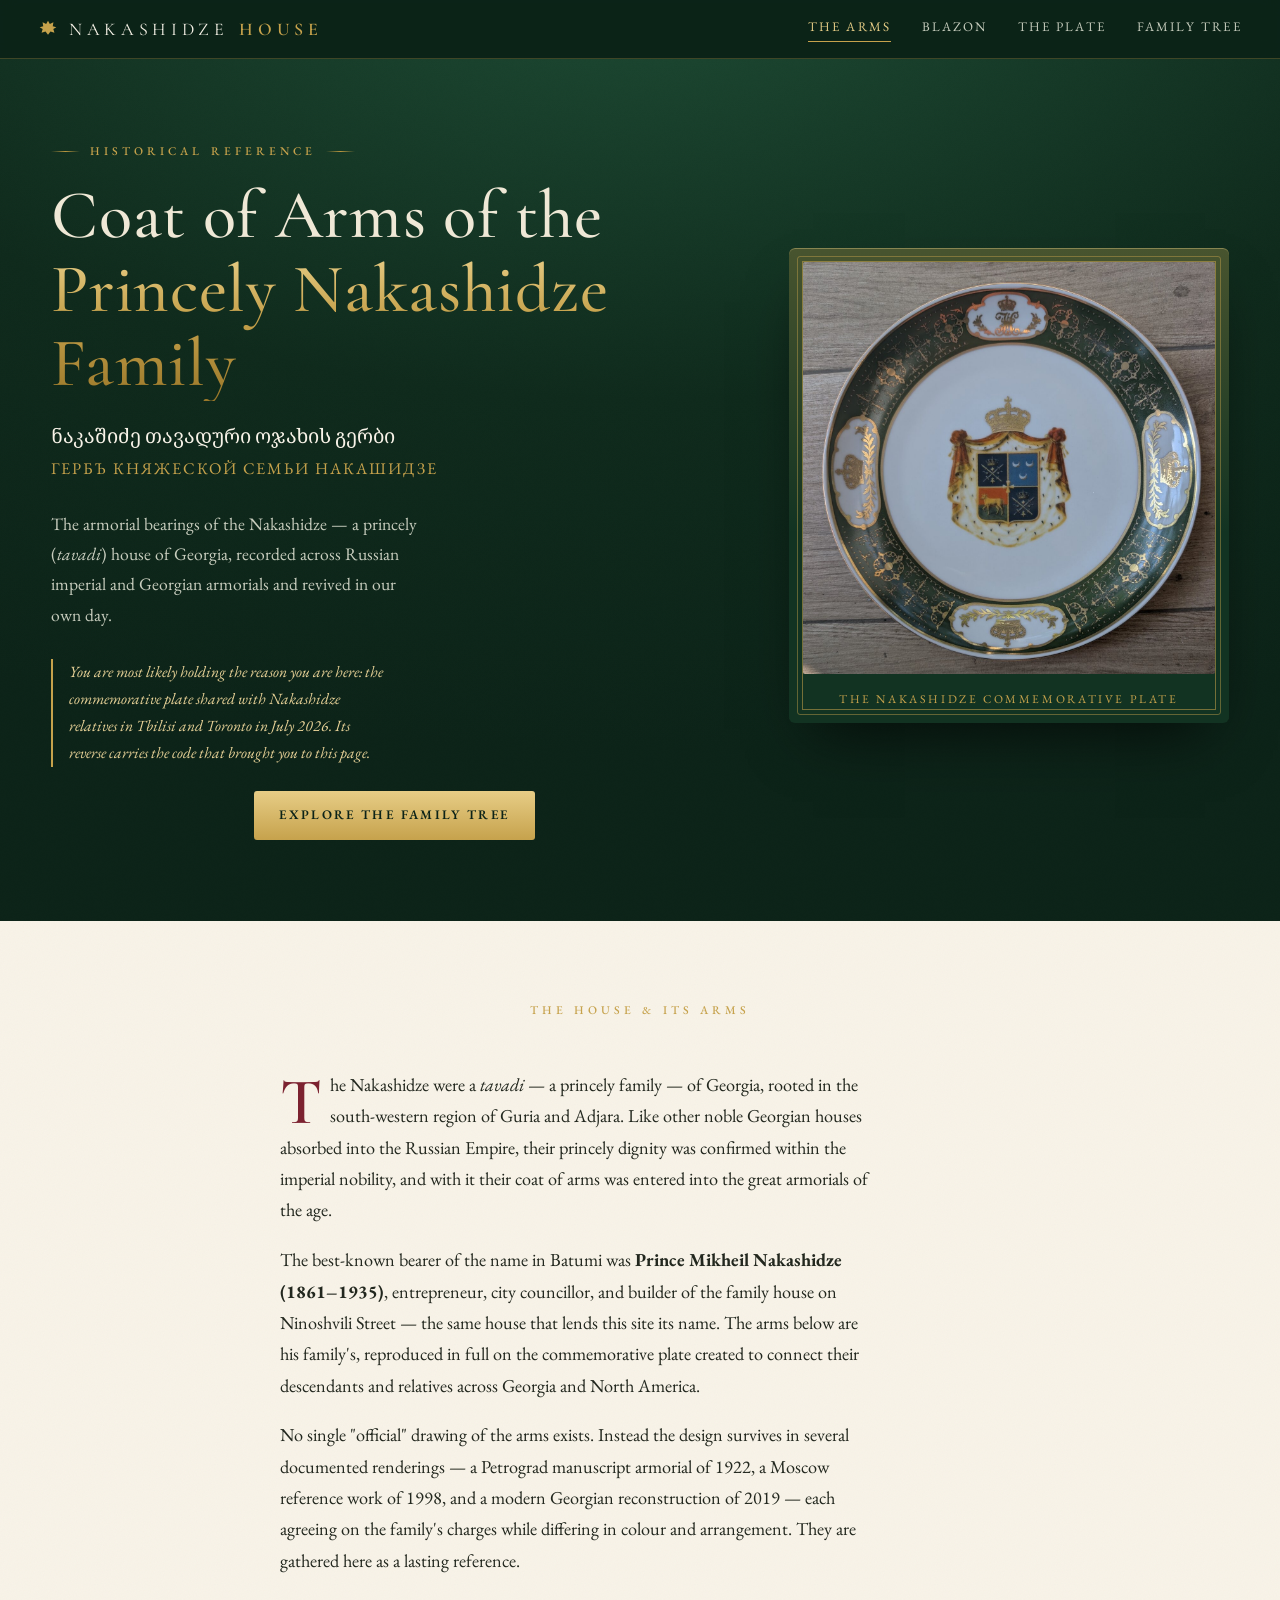
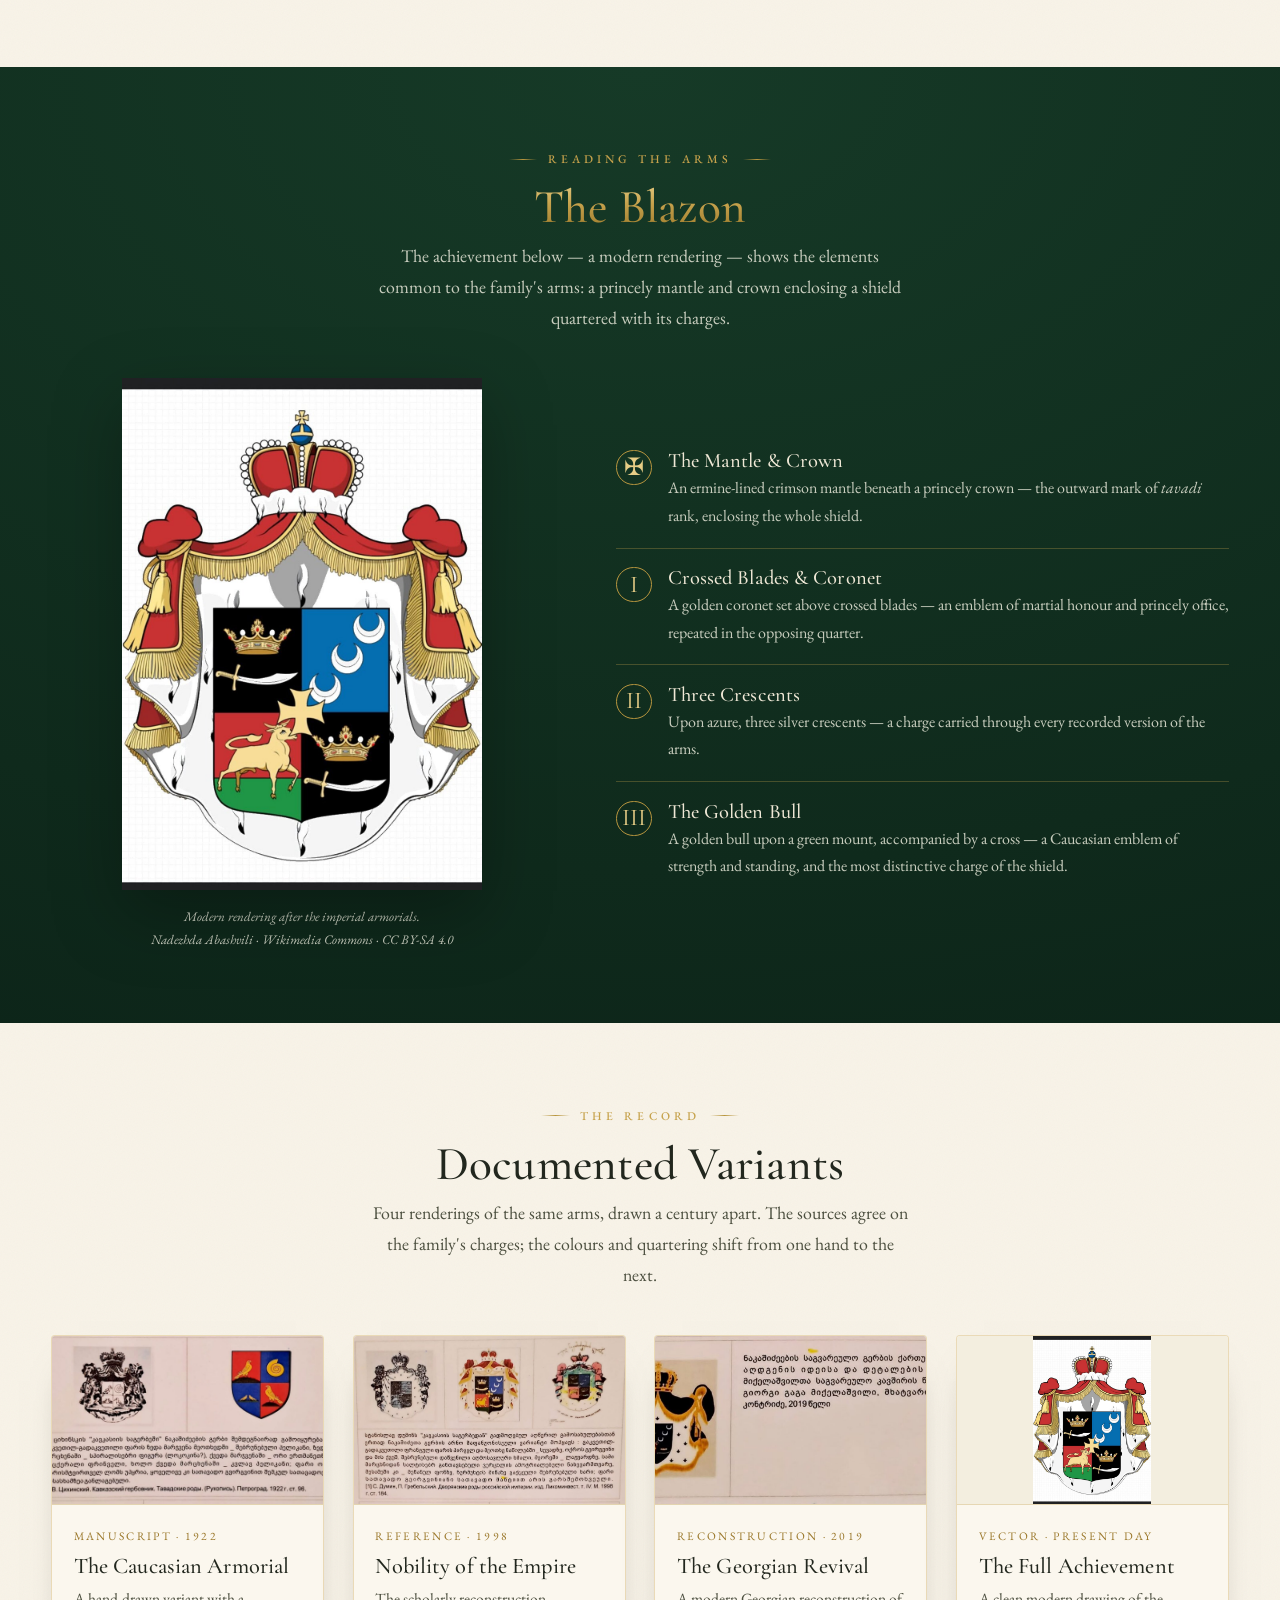
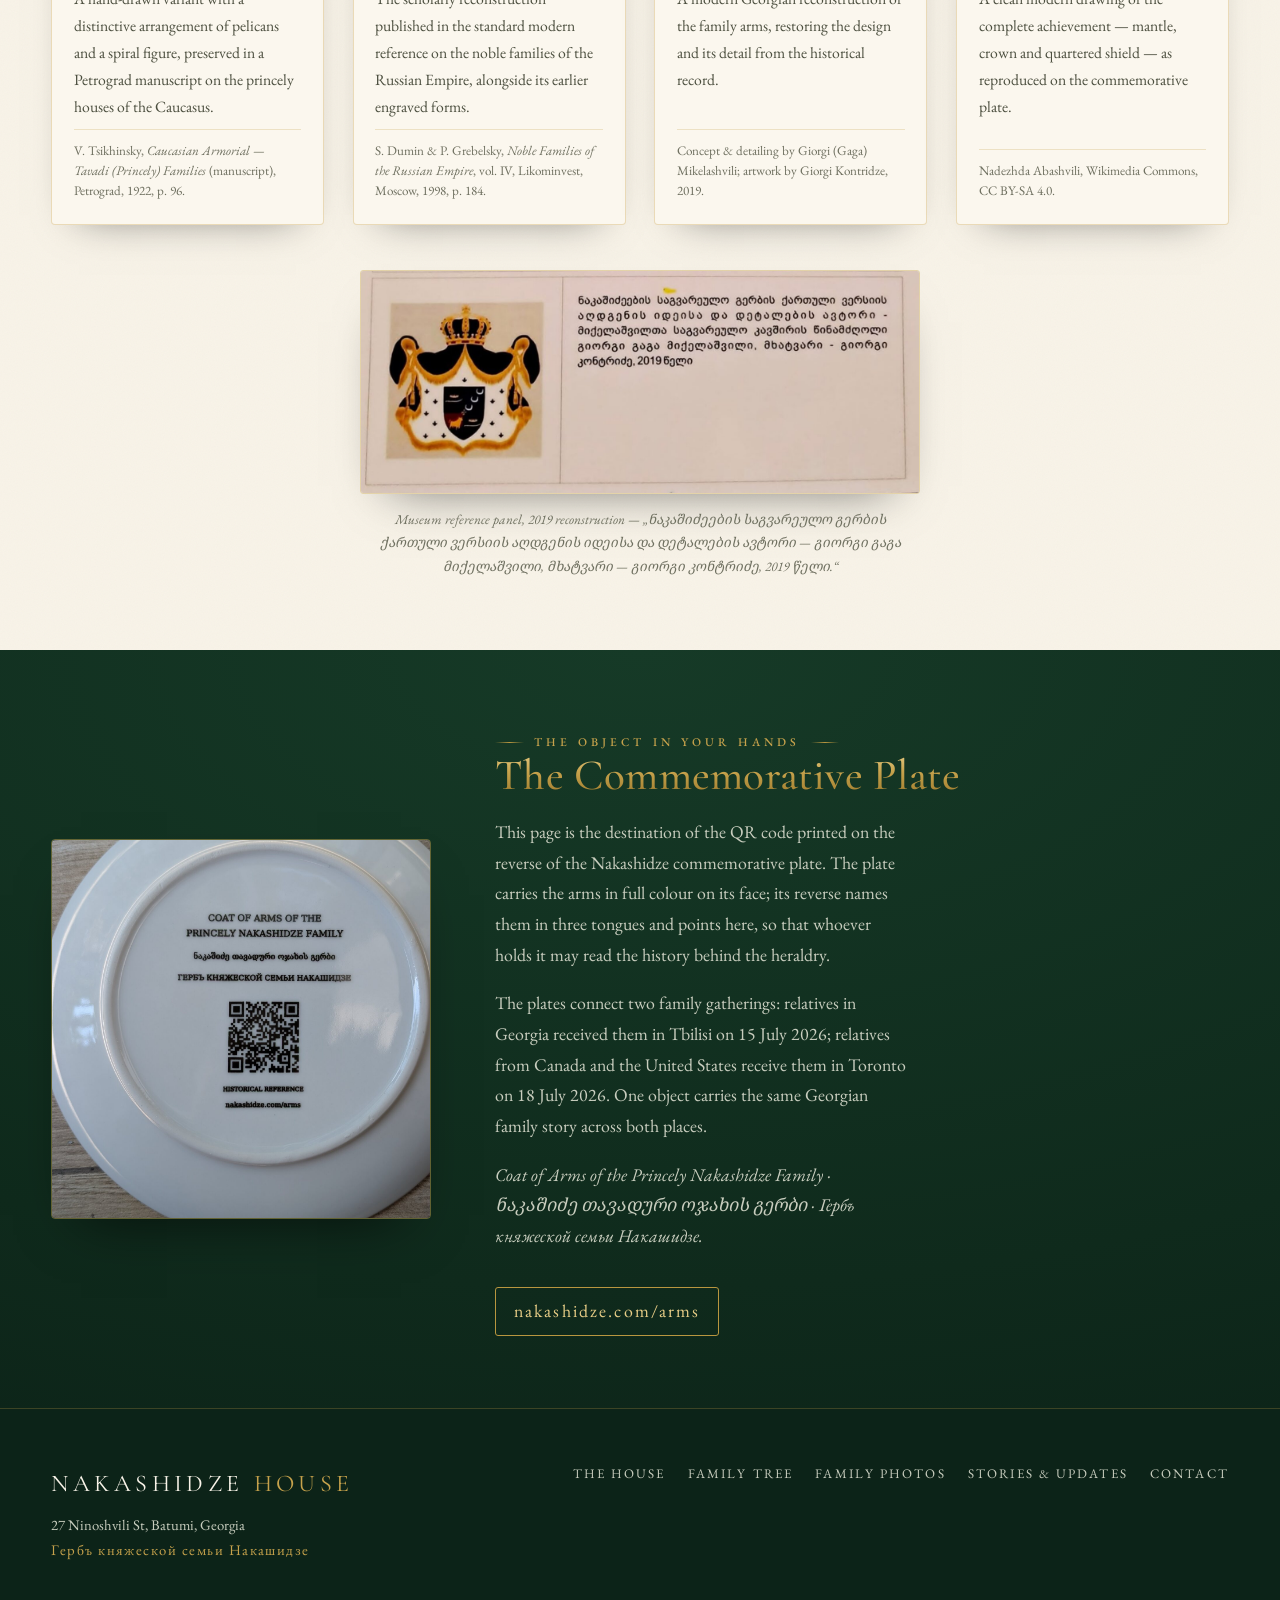
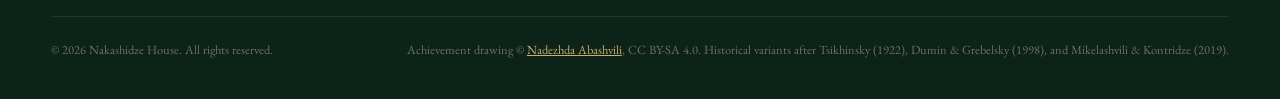
==== commit a714fb85: "Refocus site on plate and family tree" ====
--- a/arms/index.html
+++ b/arms/index.html
@@ -24,8 +24,8 @@
   <div class="nav__links">
     <a href="#top" aria-current="page">The Arms</a>
     <a href="#blazon" class="hide-sm">Blazon</a>
-    <a href="#variants" class="hide-sm">Variants</a>
     <a href="#plate">The Plate</a>
+    <a href="../tree/">Family Tree</a>
   </div>
 </nav>
 
@@ -47,9 +47,13 @@
         recorded across Russian imperial and Georgian armorials and revived in our own day.
       </p>
       <p class="hero__note reveal d3">
-        You are most likely holding the reason you are here: the commemorative plate whose
-        reverse carries the code that brought you to this page.
-      </p>
+        You are most likely holding the reason you are here: the commemorative plate shared with
+        Nakashidze relatives in Tbilisi and Toronto in July 2026. Its reverse carries the code that
+        brought you to this page.
+      </p>
+      <div class="btn-row reveal d3" style="margin-top:1.5rem">
+        <a class="btn btn--gold" href="../tree/">Explore the Family Tree</a>
+      </div>
     </div>
 
     <figure class="plate-frame reveal d2" style="margin:0">
@@ -77,7 +81,8 @@
         The best-known bearer of the name in Batumi was <strong>Prince Mikheil Nakashidze
         (1861&ndash;1935)</strong>, entrepreneur, city councillor, and builder of the family house
         on Ninoshvili Street — the same house that lends this site its name. The arms below are his
-        family's, reproduced in full on the commemorative plate struck in their memory.
+        family's, reproduced in full on the commemorative plate created to connect their descendants
+        and relatives across Georgia and North America.
       </p>
       <p>
         No single "official" drawing of the arms exists. Instead the design survives in several
@@ -228,6 +233,11 @@
         behind the heraldry.
       </p>
       <p style="color:var(--cream-soft); max-width:46ch; margin-top:1rem">
+        The plates connect two family gatherings: relatives in Georgia received them in Tbilisi on
+        15 July 2026; relatives from Canada and the United States receive them in Toronto on
+        18 July 2026. One object carries the same Georgian family story across both places.
+      </p>
+      <p style="color:var(--cream-soft); max-width:46ch; margin-top:1rem">
         <em>Coat of Arms of the Princely Nakashidze Family · ნაკაშიძე თავადური ოჯახის გერბი ·
         Гербъ княжеской семьи Накашидзе.</em>
       </p>
@@ -249,7 +259,7 @@
       </div>
       <nav class="foot__links" aria-label="Footer">
         <a href="../index.html">The House</a>
-        <a href="../tree/">Deirdre</a>
+        <a href="../tree/">Family Tree</a>
         <a href="https://sites.google.com/view/nakashidzehouse/family-photos">Family Photos</a>
         <a href="../stories/">Stories &amp; Updates</a>
         <a href="https://sites.google.com/view/nakashidzehouse/contact-us">Contact</a>
--- a/assets/css/style.css
+++ b/assets/css/style.css
@@ -539,8 +539,8 @@
 .hcard p { margin: 0; color: var(--ink-soft); font-size: 1rem; }
 .hcard .go { margin-top: auto; color: var(--crimson); font-size: .85rem; letter-spacing: .14em; text-transform: uppercase; }
 
-/* memorial notice on the home page */
-.memorial-ribbon {
+/* plate and family-tree notice on the home page */
+.family-ribbon {
   position: relative;
   z-index: 3;
   margin: 0;
@@ -548,7 +548,7 @@
   border-top: 1px solid color-mix(in srgb, var(--gold) 58%, transparent);
   border-bottom: 1px solid color-mix(in srgb, var(--gold) 58%, transparent);
 }
-.memorial-ribbon a {
+.family-ribbon a {
   width: min(1100px, 92vw);
   margin-inline: auto;
   padding: 1.05rem 0;
@@ -561,34 +561,34 @@
   text-decoration: none;
   text-align: center;
 }
-.memorial-ribbon span,
-.memorial-ribbon em,
-.memorial-ribbon b {
+.family-ribbon span,
+.family-ribbon em,
+.family-ribbon b {
   font-size: .72rem;
   letter-spacing: .17em;
   text-transform: uppercase;
 }
-.memorial-ribbon span { color: var(--crimson); }
-.memorial-ribbon strong { font-family: var(--serif-display); font-size: 1.2rem; font-weight: 600; }
-.memorial-ribbon em { color: var(--ink-faint); font-style: normal; }
-.memorial-ribbon b { color: var(--gold-deep); font-weight: 500; }
-.memorial-ribbon a:hover b { color: var(--crimson); }
-
-/* ============================================================
-   DEIRDRE MEMORIAL (tree page)
-   ============================================================ */
-.memorial-hero {
+.family-ribbon span { color: var(--crimson); }
+.family-ribbon strong { font-family: var(--serif-display); font-size: 1.2rem; font-weight: 600; }
+.family-ribbon em { color: var(--ink-faint); font-style: normal; }
+.family-ribbon b { color: var(--gold-deep); font-weight: 500; }
+.family-ribbon a:hover b { color: var(--crimson); }
+
+/* ============================================================
+   FAMILY CONNECTION (tree page)
+   ============================================================ */
+.family-hero {
   position: relative;
   isolation: isolate;
   overflow: hidden;
   color: var(--cream);
-  text-align: center;
-  padding: clamp(4.4rem, 11vh, 7.5rem) 0 clamp(4.7rem, 12vh, 8rem);
+  padding: clamp(4.4rem, 10vh, 7rem) 0;
   background:
-    radial-gradient(circle at 50% 13%, color-mix(in srgb, var(--gold) 17%, transparent), transparent 29%),
-    radial-gradient(100% 80% at 50% 0%, var(--green-700), var(--green-900) 61%, var(--green-950));
-}
-.memorial-hero::before {
+    radial-gradient(circle at 22% 18%, color-mix(in srgb, var(--gold) 15%, transparent), transparent 30%),
+    radial-gradient(circle at 84% 76%, color-mix(in srgb, var(--crimson) 14%, transparent), transparent 28%),
+    linear-gradient(135deg, var(--green-700), var(--green-900) 58%, var(--green-950));
+}
+.family-hero::before {
   content: "";
   position: absolute;
   inset: 1.2rem;
@@ -596,166 +596,103 @@
   border: 1px solid color-mix(in srgb, var(--gold) 34%, transparent);
   pointer-events: none;
 }
-.memorial-hero::after {
-  content: "✦";
-  position: absolute;
-  left: 50%;
-  bottom: 1.2rem;
-  z-index: -1;
-  transform: translate(-50%, 50%);
-  padding: 0 .8rem;
-  color: var(--gold);
-  background: var(--green-950);
-  font-size: .9rem;
-}
-.memorial-hero__inner { position: relative; z-index: 1; }
-.memorial-hero__title {
-  margin: 1.2rem 0 0;
-  font-size: clamp(3.25rem, 1.65rem + 6.1vw, 6.6rem);
+.family-hero__grid {
+  position: relative;
+  z-index: 1;
+  display: grid;
+  grid-template-columns: minmax(0, .92fr) minmax(390px, 1.08fr);
+  gap: clamp(2.5rem, 7vw, 6.5rem);
+  align-items: center;
+}
+.family-hero__title {
+  margin: 1.15rem 0 0;
+  font-size: clamp(3.4rem, 2rem + 5vw, 6rem);
   font-weight: 400;
-  line-height: .9;
+  line-height: .92;
   letter-spacing: -.015em;
 }
-.memorial-hero__title span { display: block; font-size: .72em; margin-top: .18em; }
-.memorial-hero__known {
-  margin: 1.35rem 0 0;
+.family-hero__title span { display: block; font-size: .72em; margin-top: .16em; }
+.family-hero__lede {
+  max-width: 48ch;
+  margin: 1.65rem 0 2rem;
+  color: var(--cream-soft);
+  font-size: 1.15rem;
+}
+.family-gatherings {
+  display: grid;
+  grid-template-columns: 1fr auto 1fr;
+  gap: 1px;
+  background: color-mix(in srgb, var(--gold) 45%, transparent);
+  border: 1px solid color-mix(in srgb, var(--gold) 45%, transparent);
+  box-shadow: 0 30px 70px -45px rgba(0,0,0,.9);
+}
+.family-gathering {
+  min-height: 250px;
+  padding: clamp(1.5rem, 3vw, 2.2rem);
+  display: flex;
+  flex-direction: column;
+  justify-content: center;
+  text-align: center;
+  background: color-mix(in srgb, var(--green-850) 82%, transparent);
+}
+.family-gathering time {
   color: var(--gold-bright);
-  font-size: 1.08rem;
-  font-style: italic;
-  letter-spacing: .06em;
-}
-.memorial-hero__dates {
-  margin: .75rem 0 0;
+  font-size: .7rem;
+  letter-spacing: .2em;
+  text-transform: uppercase;
+}
+.family-gathering h2 {
+  margin-top: .45rem;
+  color: var(--porcelain);
+  font-size: clamp(2rem, 1.4rem + 2vw, 3rem);
+}
+.family-gathering p { margin: .65rem auto 0; max-width: 22ch; color: var(--cream-soft); font-size: .96rem; }
+.family-gatherings__link {
+  width: 82px;
+  padding: 1rem .5rem;
   display: flex;
+  flex-direction: column;
   align-items: center;
   justify-content: center;
-  gap: .8rem;
-  color: var(--porcelain);
-  font-family: var(--serif-display);
-  font-size: 1.28rem;
-  font-variant-numeric: tabular-nums;
-}
-.memorial-hero__dates span { color: var(--gold); }
-.memorial-gathering {
-  width: fit-content;
-  margin: 1.8rem auto 0;
-  padding: .85rem 1.35rem;
-  display: grid;
-  gap: .1rem;
-  border-block: 1px solid color-mix(in srgb, var(--gold) 54%, transparent);
-}
-.memorial-gathering span {
+  gap: .7rem;
   color: var(--gold-bright);
-  font-size: .75rem;
-  letter-spacing: .24em;
+  background: var(--green-950);
+}
+.family-gatherings__link span {
+  writing-mode: vertical-rl;
+  font-size: .6rem;
+  letter-spacing: .17em;
   text-transform: uppercase;
 }
-.memorial-gathering strong {
-  color: var(--cream-soft);
-  font-size: .98rem;
-  font-weight: 400;
-  font-style: italic;
-}
-.memorial-hero__lede {
-  max-width: 56ch;
-  margin: 1.65rem auto 2rem;
-  color: var(--cream-soft);
-  font-size: 1.15rem;
-}
-
-.memorial-opening {
-  display: grid;
-  grid-template-columns: minmax(230px, .72fr) minmax(0, 1.28fr);
-  gap: clamp(2rem, 7vw, 6rem);
-  align-items: start;
-}
-.memorial-opening__heading {
-  position: sticky;
-  top: 6rem;
-  padding-top: .25rem;
-}
-.memorial-opening__heading h2 {
-  margin-top: 1rem;
-  font-size: clamp(2.15rem, 1.5rem + 2.4vw, 3.5rem);
-  color: var(--green-850);
-}
-.memorial-opening__copy { border-left: 1px solid color-mix(in srgb, var(--gold) 55%, transparent); padding-left: clamp(1.4rem, 3vw, 2.5rem); }
-.life-journey {
-  position: relative;
-  margin-top: clamp(3rem, 7vh, 5.5rem);
-  display: grid;
-  grid-template-columns: repeat(5, 1fr);
-  gap: 1px;
-  background: color-mix(in srgb, var(--gold) 38%, transparent);
-  border: 1px solid color-mix(in srgb, var(--gold) 38%, transparent);
-}
-.life-stop { min-height: 190px; padding: 1.4rem 1.2rem; background: var(--paper); }
-.life-stop span { color: var(--crimson); font-size: .72rem; letter-spacing: .18em; text-transform: uppercase; }
-.life-stop strong { display: block; margin-top: .45rem; font-family: var(--serif-display); font-size: 1.35rem; color: var(--green-850); }
-.life-stop p { margin: .55rem 0 0; color: var(--ink-soft); font-size: .95rem; line-height: 1.5; }
-
-.memory-cards { display: grid; grid-template-columns: repeat(3, 1fr); gap: clamp(1rem, 2.5vw, 1.8rem); }
-.memory-card {
-  padding: clamp(1.5rem, 3vw, 2.2rem);
-  background: color-mix(in srgb, var(--green-850) 78%, transparent);
-  border: 1px solid color-mix(in srgb, var(--gold) 36%, transparent);
-  box-shadow: 0 24px 42px -34px rgba(0,0,0,.75);
-}
-.memory-card__mark { display: block; color: var(--gold); font-size: 1.45rem; line-height: 1; }
-.memory-card h3 { margin-top: .8rem; color: var(--porcelain); font-size: 1.55rem; }
-.memory-card p { margin: .8rem 0 0; color: var(--cream-soft); font-size: 1rem; }
-.memorial-pullquote {
-  margin: clamp(2.6rem, 6vh, 4.6rem) auto 0;
-  max-width: 28ch;
-  color: var(--gold-bright);
-  text-align: center;
-  font-family: var(--serif-display);
-  font-size: clamp(1.8rem, 1.25rem + 2vw, 2.8rem);
-  font-style: italic;
-  line-height: 1.2;
-}
-
-.family-grid { display: grid; grid-template-columns: 1fr 1fr; gap: 1.3rem; }
-.family-panel {
-  padding: clamp(1.5rem, 3vw, 2.2rem);
-  background: var(--paper);
-  border-top: 3px solid var(--gold);
-  box-shadow: 0 20px 44px -36px rgba(0,0,0,.55);
-}
-.family-panel--wide { grid-column: 1 / -1; padding-inline: clamp(1.5rem, 5vw, 4rem); }
-.family-panel h3 { color: var(--green-850); font-size: 1.55rem; }
-.family-panel p { margin: .75rem 0 0; color: var(--ink-soft); }
-.family-panel__note { font-style: italic; color: var(--ink-faint) !important; }
-.memorial-fleuron { margin-top: clamp(2.5rem, 6vh, 4rem); }
-.memorial-closing {
-  max-width: 52ch;
-  margin: 1.3rem auto 0;
-  color: var(--green-850);
-  text-align: center;
-  font-family: var(--serif-display);
-  font-size: clamp(1.5rem, 1.15rem + 1.3vw, 2.15rem);
-  font-style: italic;
-  line-height: 1.32;
-}
-.family-tree-section { border-top: 1px solid color-mix(in srgb, var(--gold) 46%, transparent); }
-
-@media (max-width: 900px) {
-  .memorial-opening { grid-template-columns: 1fr; gap: 1.6rem; }
-  .memorial-opening__heading { position: static; text-align: center; }
-  .memorial-opening__copy { border-left: 0; border-top: 1px solid color-mix(in srgb, var(--gold) 55%, transparent); padding: 1.6rem 0 0; }
-  .life-journey { grid-template-columns: repeat(2, 1fr); }
-  .memory-cards { grid-template-columns: 1fr; }
-}
-@media (max-width: 600px) {
-  .memorial-hero { padding-block: 4rem 4.8rem; }
-  .memorial-hero::before { inset: .7rem; }
-  .memorial-hero__title { font-size: clamp(3rem, 16vw, 4.5rem); }
-  .memorial-hero__dates { font-size: 1.03rem; gap: .55rem; }
-  .memorial-gathering { padding-inline: .8rem; }
-  .life-journey, .family-grid { grid-template-columns: 1fr; }
-  .family-panel--wide { grid-column: auto; }
-  .life-stop { min-height: 0; }
-  .memorial-ribbon a { display: grid; gap: .15rem; }
+.family-gatherings__link i { color: var(--gold); font-style: normal; }
+.family-context { border-bottom: 1px solid color-mix(in srgb, var(--gold) 38%, transparent); }
+.family-context__copy {
+  padding-top: 1.6rem;
+  border-top: 1px solid color-mix(in srgb, var(--gold) 50%, transparent);
+}
+.family-context__copy p { max-width: 65ch; margin-inline: auto; }
+.family-tree-section { border-top: 0; }
+
+@media (max-width: 980px) {
+  .family-hero__grid { grid-template-columns: 1fr; }
+  .family-hero__copy { max-width: 720px; text-align: center; margin-inline: auto; }
+  .family-hero__lede { margin-inline: auto; }
+  .family-hero__copy .btn-row { justify-content: center; }
+  .family-gatherings { max-width: 720px; width: 100%; margin-inline: auto; }
+}
+@media (max-width: 650px) {
+  .family-hero { padding-block: 4rem; }
+  .family-hero::before { inset: .7rem; }
+  .family-hero__title { font-size: clamp(3.1rem, 16vw, 4.5rem); }
+  .family-gatherings { grid-template-columns: 1fr; }
+  .family-gathering { min-height: 0; padding-block: 2rem; }
+  .family-gatherings__link {
+    width: auto;
+    padding: .75rem 1rem;
+    flex-direction: row;
+  }
+  .family-gatherings__link span { writing-mode: horizontal-tb; }
+  .family-ribbon a { display: grid; gap: .15rem; }
 }
 
 /* ============================================================
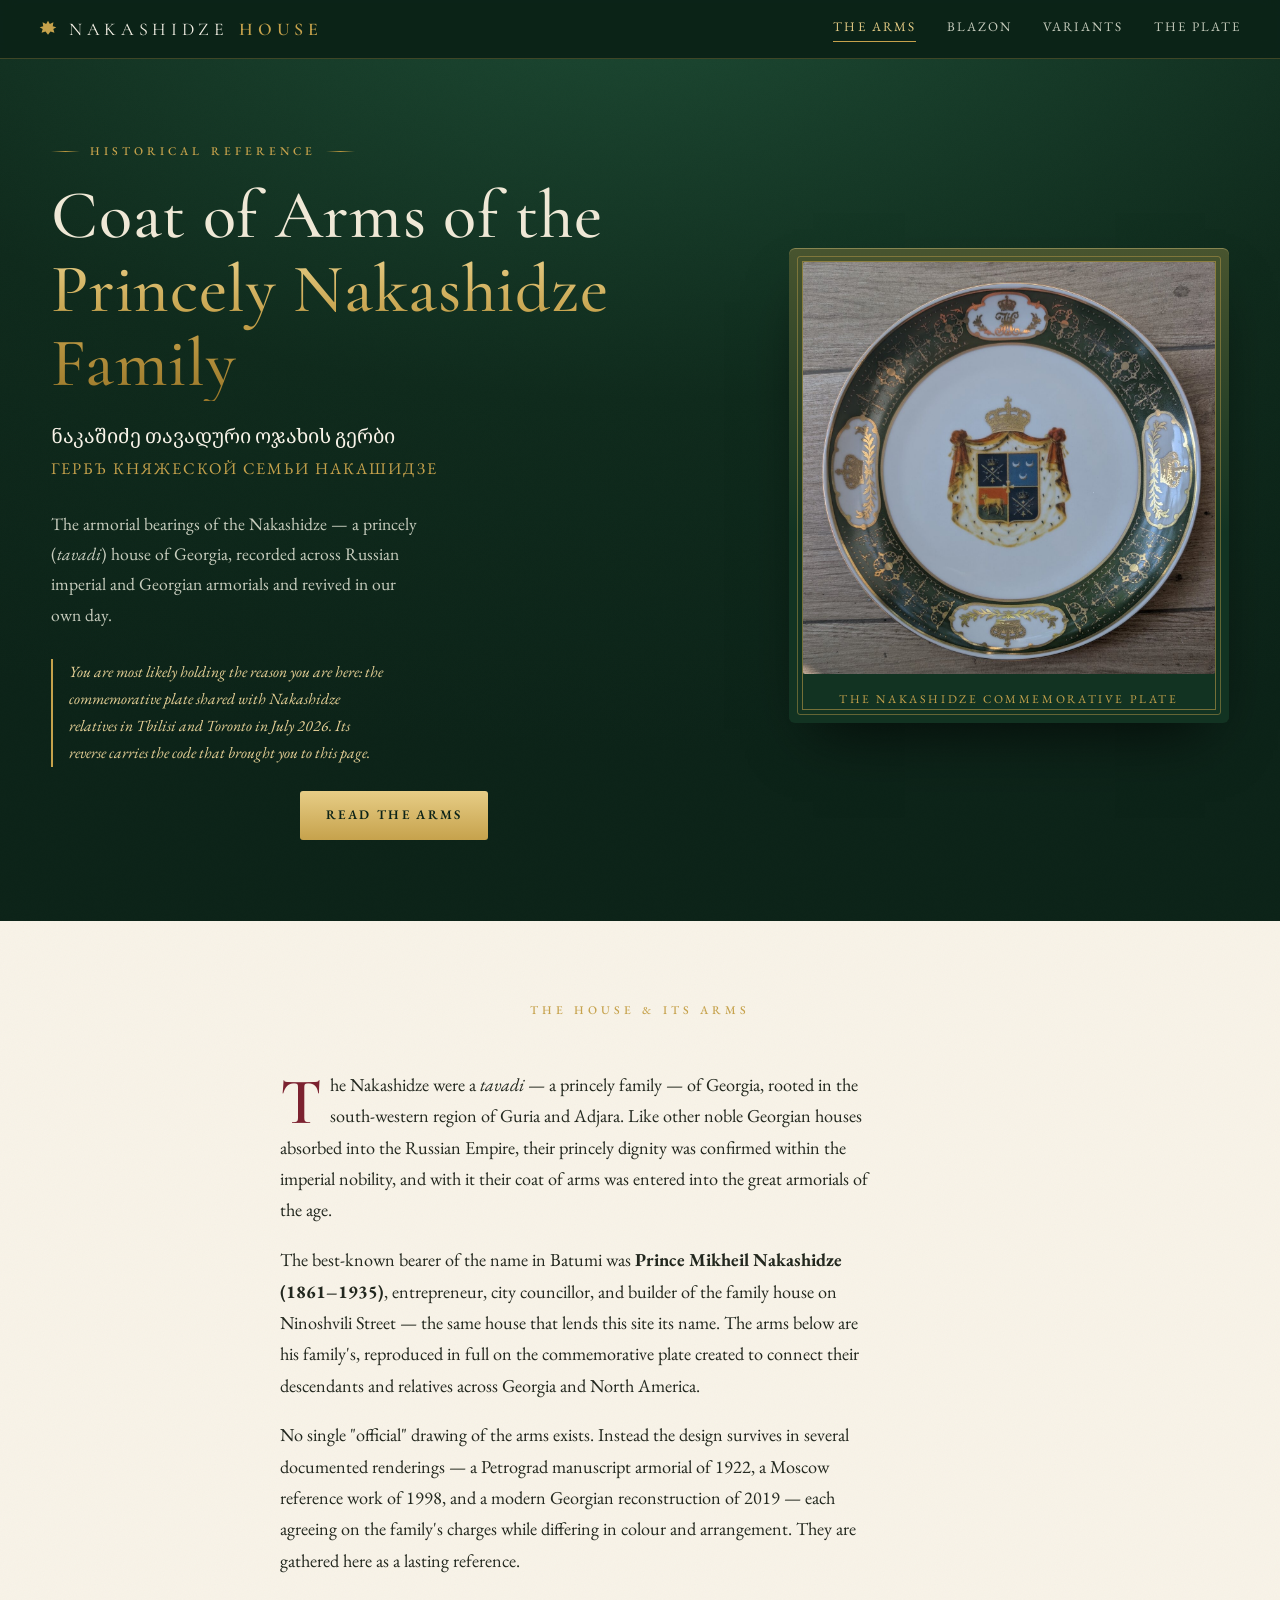
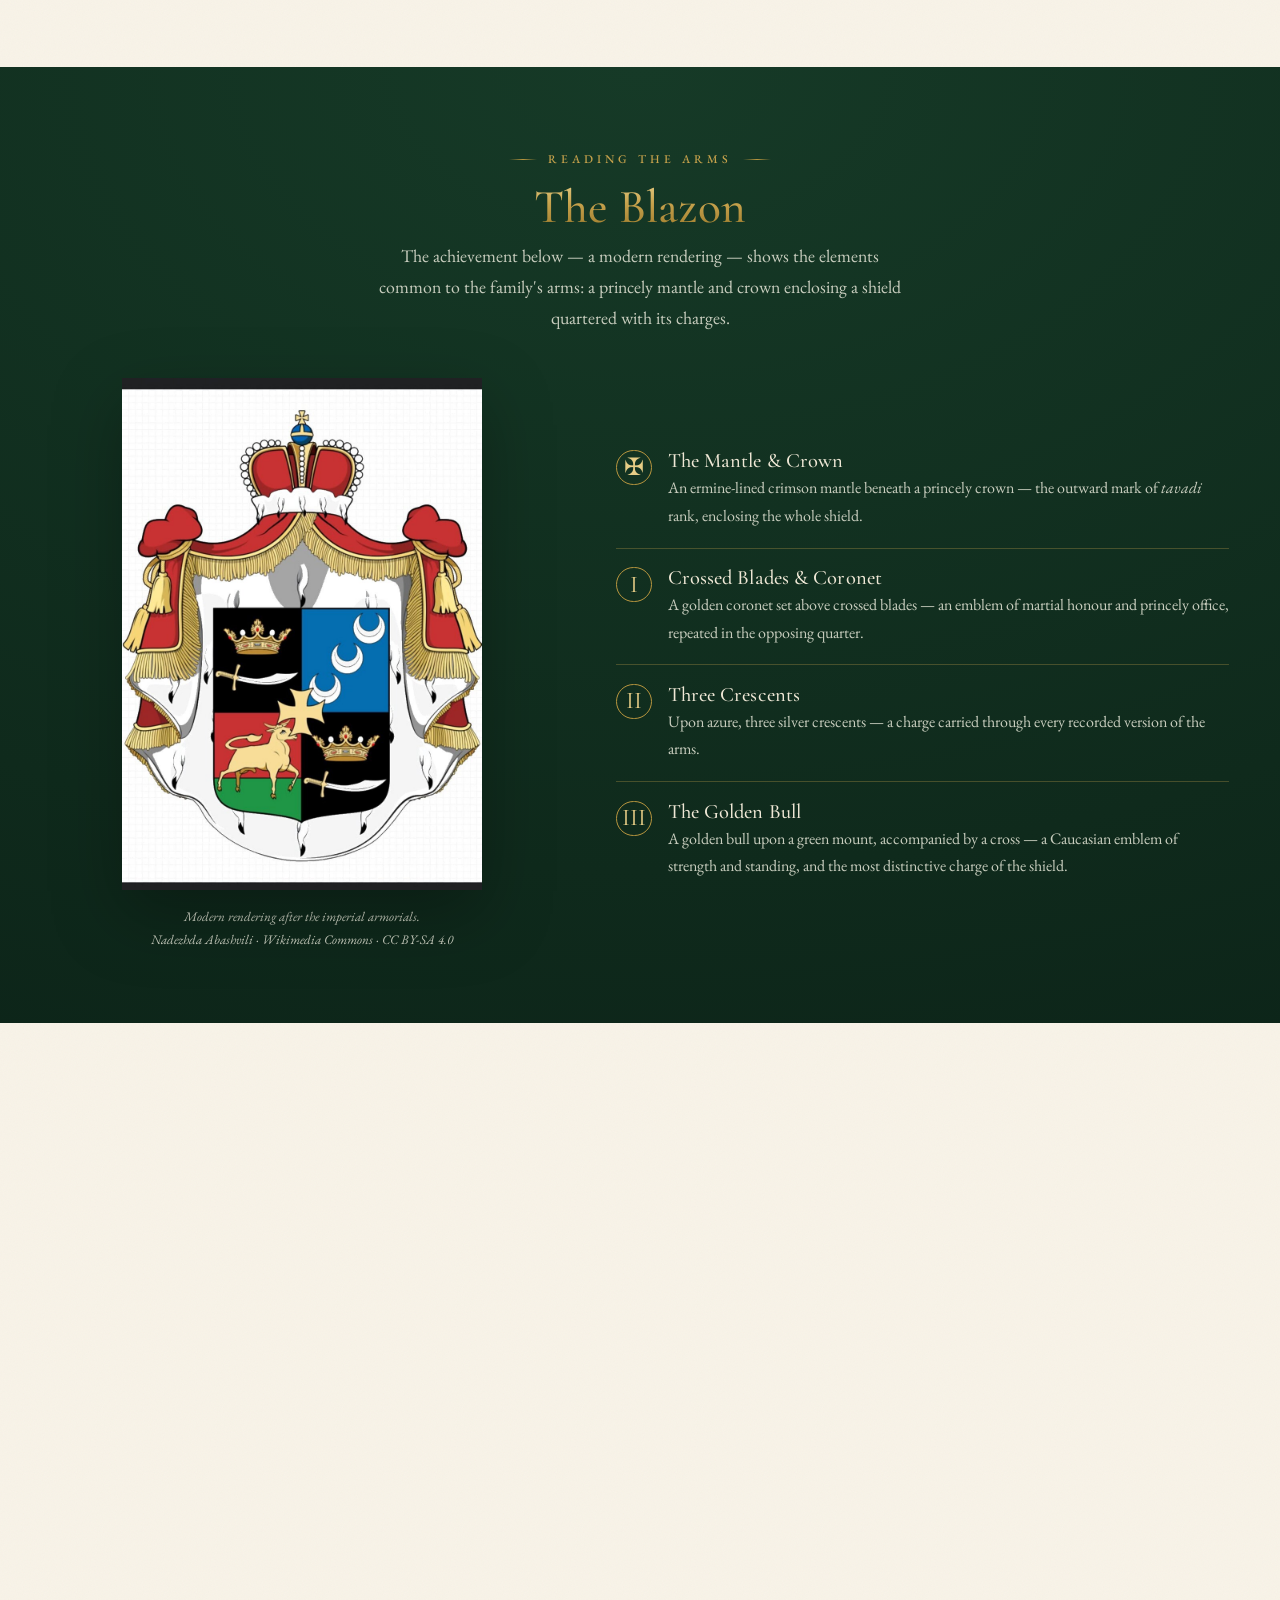
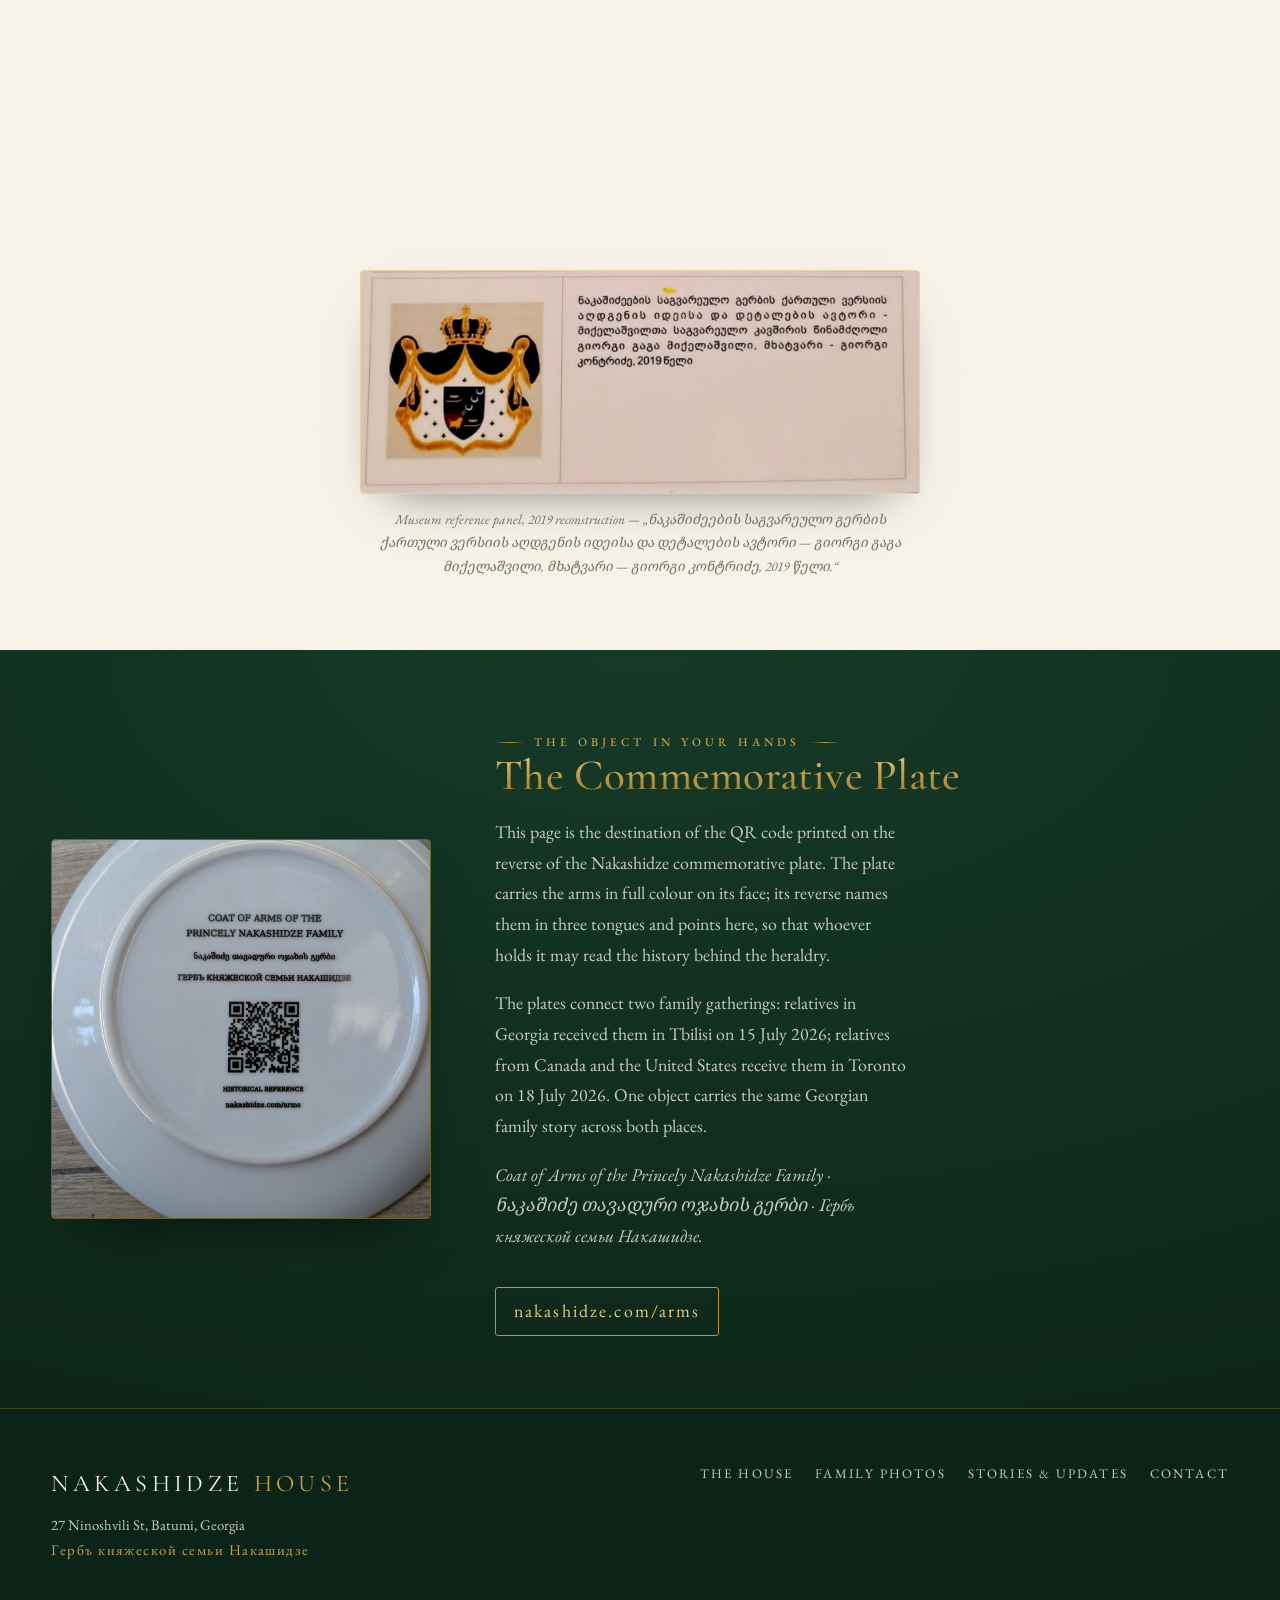
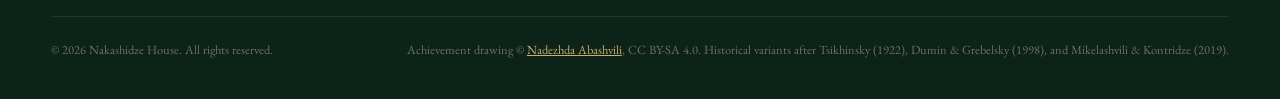
==== commit 5b584171: "Hide family tree for arms-only event" ====
--- a/arms/index.html
+++ b/arms/index.html
@@ -24,8 +24,8 @@
   <div class="nav__links">
     <a href="#top" aria-current="page">The Arms</a>
     <a href="#blazon" class="hide-sm">Blazon</a>
+    <a href="#variants" class="hide-sm">Variants</a>
     <a href="#plate">The Plate</a>
-    <a href="../tree/">Family Tree</a>
   </div>
 </nav>
 
@@ -52,7 +52,7 @@
         brought you to this page.
       </p>
       <div class="btn-row reveal d3" style="margin-top:1.5rem">
-        <a class="btn btn--gold" href="../tree/">Explore the Family Tree</a>
+        <a class="btn btn--gold" href="#blazon">Read the Arms</a>
       </div>
     </div>
 
@@ -259,7 +259,6 @@
       </div>
       <nav class="foot__links" aria-label="Footer">
         <a href="../index.html">The House</a>
-        <a href="../tree/">Family Tree</a>
         <a href="https://sites.google.com/view/nakashidzehouse/family-photos">Family Photos</a>
         <a href="../stories/">Stories &amp; Updates</a>
         <a href="https://sites.google.com/view/nakashidzehouse/contact-us">Contact</a>
--- a/assets/css/style.css
+++ b/assets/css/style.css
@@ -540,7 +540,7 @@
 .hcard .go { margin-top: auto; color: var(--crimson); font-size: .85rem; letter-spacing: .14em; text-transform: uppercase; }
 
 /* plate and family-tree notice on the home page */
-.family-ribbon {
+.plate-ribbon {
   position: relative;
   z-index: 3;
   margin: 0;
@@ -548,7 +548,7 @@
   border-top: 1px solid color-mix(in srgb, var(--gold) 58%, transparent);
   border-bottom: 1px solid color-mix(in srgb, var(--gold) 58%, transparent);
 }
-.family-ribbon a {
+.plate-ribbon a {
   width: min(1100px, 92vw);
   margin-inline: auto;
   padding: 1.05rem 0;
@@ -561,18 +561,18 @@
   text-decoration: none;
   text-align: center;
 }
-.family-ribbon span,
-.family-ribbon em,
-.family-ribbon b {
+.plate-ribbon span,
+.plate-ribbon em,
+.plate-ribbon b {
   font-size: .72rem;
   letter-spacing: .17em;
   text-transform: uppercase;
 }
-.family-ribbon span { color: var(--crimson); }
-.family-ribbon strong { font-family: var(--serif-display); font-size: 1.2rem; font-weight: 600; }
-.family-ribbon em { color: var(--ink-faint); font-style: normal; }
-.family-ribbon b { color: var(--gold-deep); font-weight: 500; }
-.family-ribbon a:hover b { color: var(--crimson); }
+.plate-ribbon span { color: var(--crimson); }
+.plate-ribbon strong { font-family: var(--serif-display); font-size: 1.2rem; font-weight: 600; }
+.plate-ribbon em { color: var(--ink-faint); font-style: normal; }
+.plate-ribbon b { color: var(--gold-deep); font-weight: 500; }
+.plate-ribbon a:hover b { color: var(--crimson); }
 
 /* ============================================================
    FAMILY CONNECTION (tree page)
@@ -692,7 +692,7 @@
     flex-direction: row;
   }
   .family-gatherings__link span { writing-mode: horizontal-tb; }
-  .family-ribbon a { display: grid; gap: .15rem; }
+  .plate-ribbon a { display: grid; gap: .15rem; }
 }
 
 /* ============================================================
